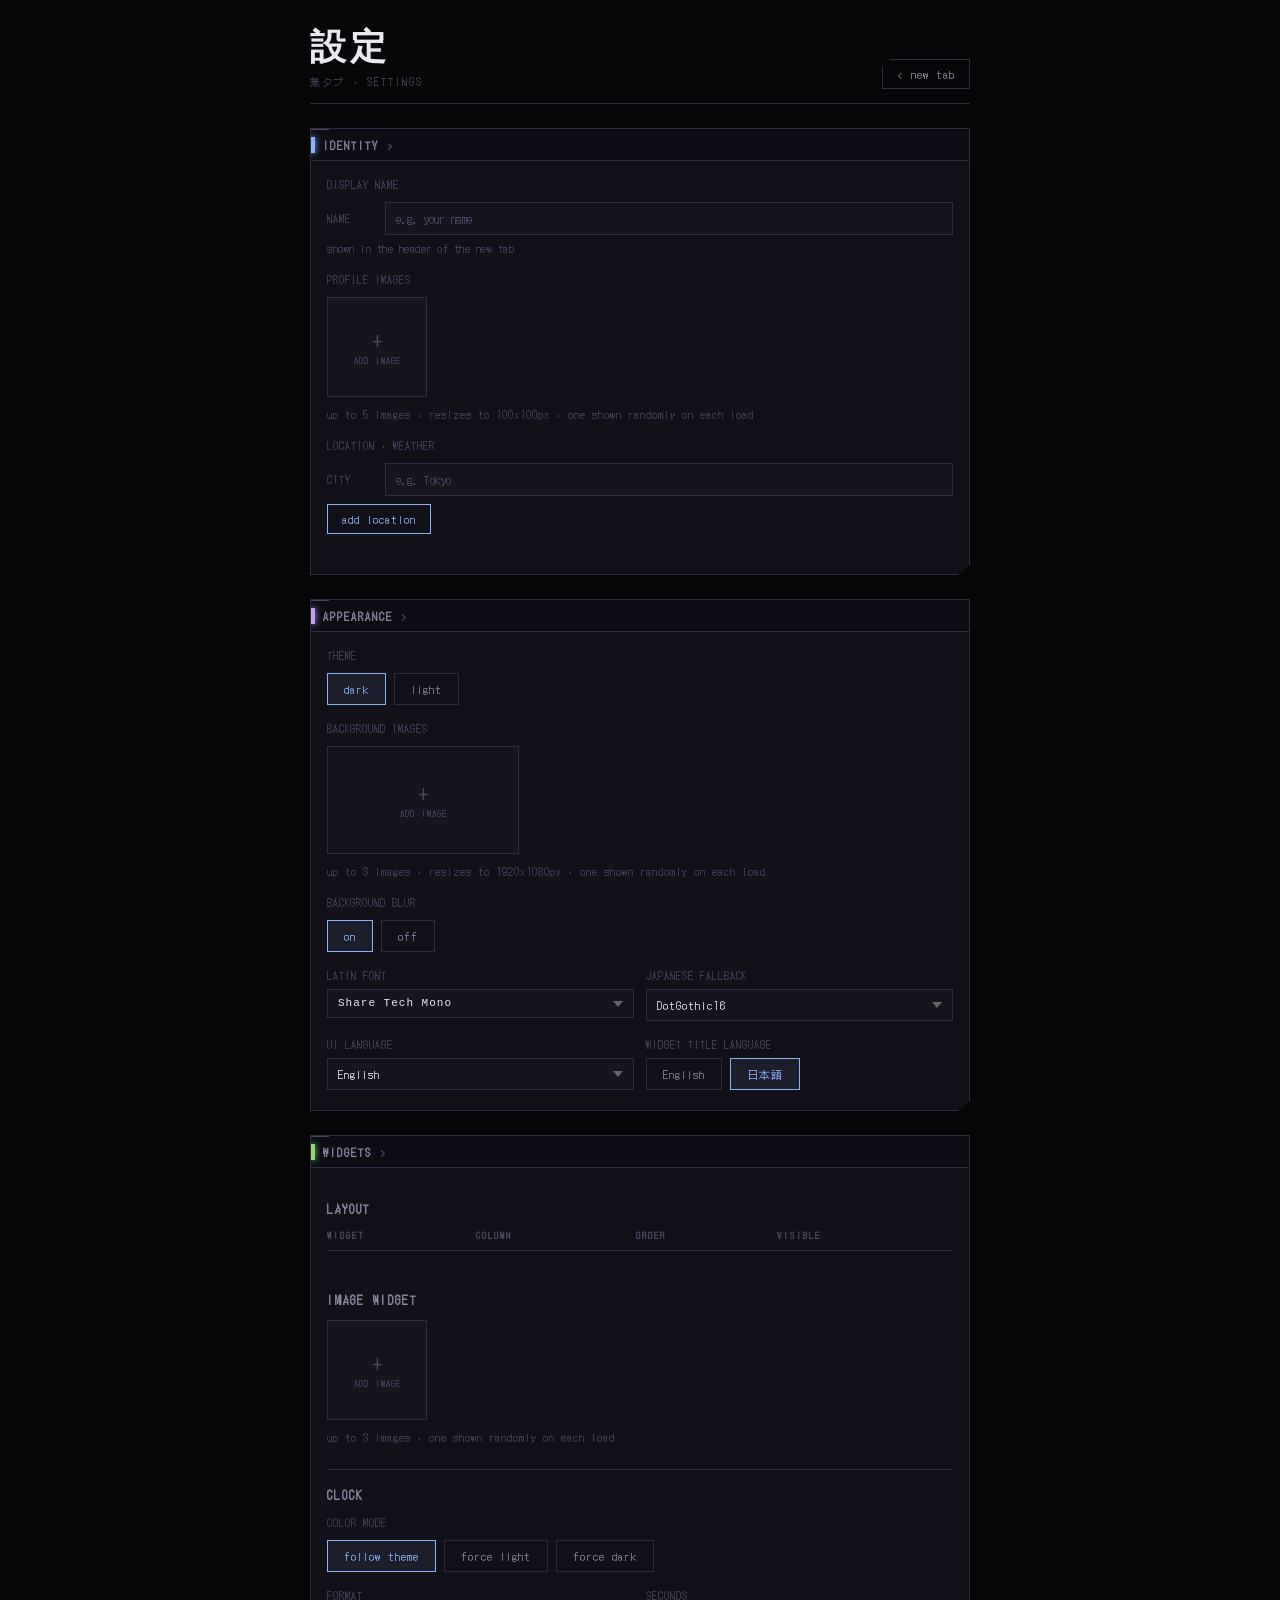
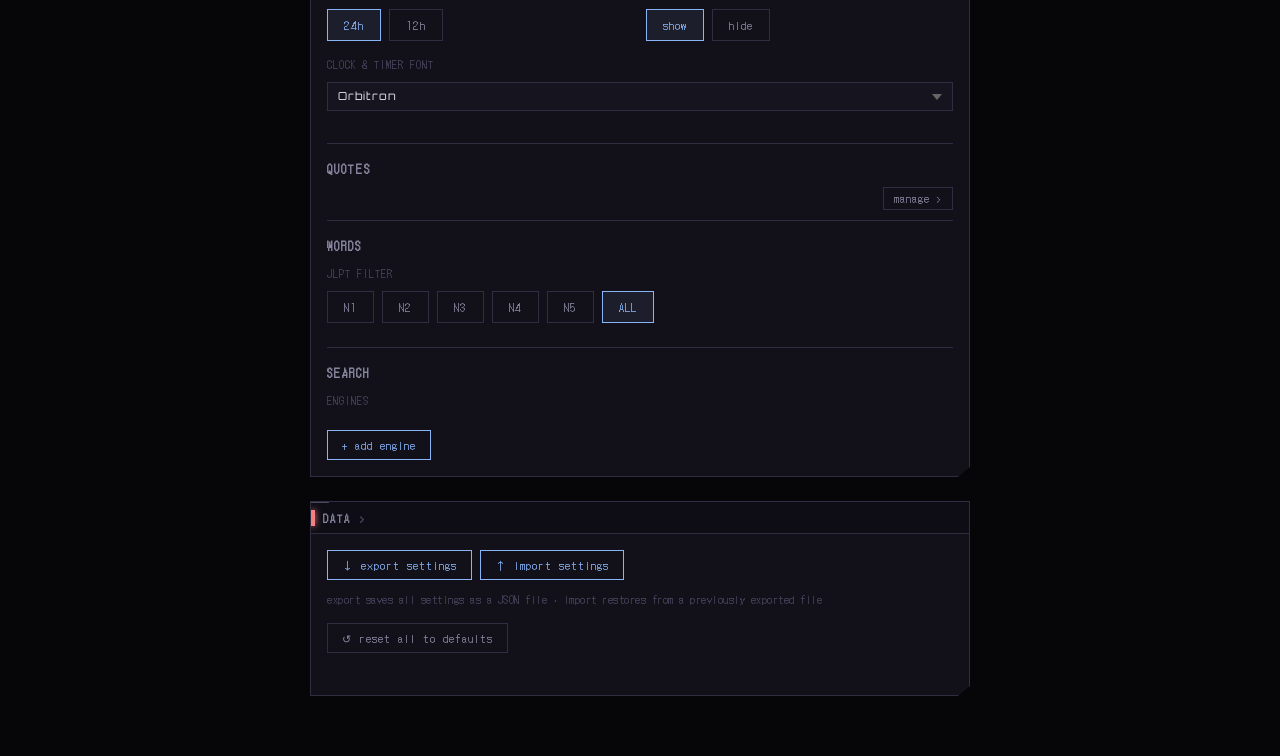
==== static/settings.html @ 1499218d "Initial commit" ====
<!doctype html>
<html lang="en">
<head>
    <meta charset="UTF-8" />
    <title>無 · settings</title>
    <link rel="stylesheet" href="theme.css">
    <link rel="stylesheet" href="fonts.css">
    <link rel="stylesheet" href="phosphor-light.css">
    <link rel="stylesheet" href="settings.css">
</head>
<body>

<div class="page">

    <!-- HEADER -->
    <header class="header">
        <div>
            <div class="header-title">設定</div>
            <div class="header-sub">無タブ · settings</div>
        </div>
        <button class="back-btn" id="back-btn">‹ new tab</button>
    </header>

    <!-- IDENTITY -->
    <div class="section">
        <div class="section-title">
            <div class="st-bar blue"></div>
            <span class="st-label">identity</span>
        </div>
        <div class="section-body">
            <div class="option-label">display name</div>
            <div class="form-row" style="margin-bottom:16px;">
                <label>name</label>
                <input type="text" id="username-input" placeholder="e.g. your name" maxlength="32" />
            </div>
            <div class="form-hint" style="margin-top:-10px;margin-bottom:16px;">shown in the header of the new tab</div>

            <div class="option-label">profile images</div>
            <div class="profile-grid" id="profile-grid" style="margin-bottom:8px;"></div>
            <div id="profile-upload-error" style="display:none;color:var(--accent2);font-size:10px;letter-spacing:1px;margin-bottom:6px;"></div>
            <div class="profile-hint" style="margin-bottom:16px;">up to 5 images · resizes to 100×100px · one shown randomly on each load</div>

            <div class="option-label">location · weather</div>
            <div class="form-row" style="margin-bottom:8px;">
                <label>city</label>
                <input type="text" id="location-city" placeholder="e.g. Tokyo" />
            </div>
            <button class="btn primary" id="location-lookup-btn">add location</button>
            <div class="form-hint" id="location-status" style="margin-top:10px;min-height:14px;"></div>
            <div id="location-result" style="display:none;margin-top:12px;">
                <div class="form-row" style="margin-bottom:8px;">
                    <label>lat</label>
                    <input type="text" id="location-lat" placeholder="latitude" />
                </div>
                <div class="form-row">
                    <label>lon</label>
                    <input type="text" id="location-lon" placeholder="longitude" />
                </div>
                <div class="form-hint" style="margin-top:8px;">you can also enter coordinates manually</div>
            </div>
        </div>
    </div>

    <!-- APPEARANCE -->
    <div class="section">
        <div class="section-title">
            <div class="st-bar pink"></div>
            <span class="st-label">appearance</span>
        </div>
        <div class="section-body">
            <div class="option-label">theme</div>
            <div class="option-group" id="theme-group" style="margin-bottom:16px;"></div>

            <div class="option-label">background images</div>
            <div class="bg-grid" id="bg-grid"></div>
            <div id="bg-upload-error" style="display:none;color:var(--accent2);font-size:10px;letter-spacing:1px;margin-bottom:6px;"></div>
            <div class="profile-hint" style="margin-bottom:16px;">up to 3 images · resizes to 1920×1080px · one shown randomly on each load</div>

            <div class="option-label">background blur</div>
            <div class="option-group" id="bg-blur-group" style="margin-bottom:16px;">
                <button class="option-btn" data-value="true">on</button>
                <button class="option-btn" data-value="false">off</button>
            </div>

            <div class="font-dropdowns">
                <div class="font-dropdown-col">
                    <div class="option-label">latin font</div>
                    <select class="font-select" id="font-latin-select"></select>
                </div>
                <div class="font-dropdown-col">
                    <div class="option-label">japanese fallback</div>
                    <select class="font-select" id="font-jp-select"></select>
                </div>
            </div>

            <div class="font-dropdowns" style="margin-top:16px;">
                <div class="font-dropdown-col">
                    <div class="option-label">ui language</div>
                    <select id="ui-lang-select" class="font-select">
                        <option value="en" selected>English</option>
                        <!-- future languages added here -->
                    </select>
                </div>
                <div class="font-dropdown-col">
                    <div class="option-label">widget title language</div>
                    <div class="option-group" id="title-lang-group"></div>
                </div>
            </div>
        </div>
    </div>

    <!-- WIDGETS -->
    <div class="section">
        <div class="section-title">
            <div class="st-bar green"></div>
            <span class="st-label">widgets</span>
        </div>
        <div class="section-body">
            <div class="subsection-label" style="margin-top:0;border-top:none;">layout</div>
            <table class="layout-table" id="layout-table" style="margin-bottom:24px;">
                <thead>
                    <tr>
                        <th>widget</th>
                        <th>column</th>
                        <th>order</th>
                        <th>visible</th>
                    </tr>
                </thead>
                <tbody id="layout-tbody"></tbody>
            </table>

            <!-- ─── IMAGE WIDGET ────────────────────────────────── -->
            <div class="subsection-label" style="margin-top:0;border-top:none;">image widget</div>
            <div class="profile-grid" id="widget-img-grid" style="margin-bottom:8px;"></div>
            <div id="widget-img-upload-error" style="display:none;color:var(--accent2);font-size:10px;letter-spacing:1px;margin-bottom:6px;"></div>
            <div class="profile-hint" style="margin-bottom:24px;">up to 3 images · one shown randomly on each load</div>

            <div class="subsection-label">clock</div>
            <div class="option-label">color mode</div>
            <div class="option-group" id="clock-theme-group" style="margin-bottom:16px;">
                <button class="option-btn" data-value="theme">follow theme</button>
                <button class="option-btn" data-value="light">force light</button>
                <button class="option-btn" data-value="dark">force dark</button>
            </div>
            <div class="font-dropdowns" style="margin-bottom:16px;">
                <div class="font-dropdown-col">
                    <div class="option-label">format</div>
                    <div class="option-group" id="clock-format-group">
                        <button class="option-btn" data-value="24h">24h</button>
                        <button class="option-btn" data-value="12h">12h</button>
                    </div>
                </div>
                <div class="font-dropdown-col">
                    <div class="option-label">seconds</div>
                    <div class="option-group" id="clock-seconds-group">
                        <button class="option-btn" data-value="true">show</button>
                        <button class="option-btn" data-value="false">hide</button>
                    </div>
                </div>
            </div>
            <div class="option-label">clock &amp; timer font</div>
            <select class="font-select" id="font-clock-select" style="margin-bottom:24px;"></select>

            <div class="subsection-label" style="margin-bottom:10px;">quotes</div>
            <div style="display:flex;align-items:center;gap:10px;margin-bottom:10px;">
                <span id="quote-count" style="font-size:10px;color:var(--dimmer);letter-spacing:1px;"></span>
                <button class="btn" id="quote-manage-btn" style="margin-left:auto;font-size:10px;padding:3px 10px;">manage ›</button>
            </div>
            <div id="quote-panel" style="display:none;margin-bottom:24px;">
                <div class="engine-list" id="quote-list"></div>
                <button class="btn primary" id="add-quote-btn">+ add quote</button>
                <div class="add-engine-form" id="add-quote-form">
                    <div class="form-row">
                        <label>text</label>
                        <input type="text" id="new-quote-text" placeholder="quote text" />
                    </div>
                    <div class="form-row">
                        <label>author</label>
                        <input type="text" id="new-quote-author" placeholder="author" />
                    </div>
                    <div class="form-btns">
                        <button class="btn" id="cancel-quote-btn">cancel</button>
                        <button class="btn primary" id="save-quote-btn">add</button>
                    </div>
                </div>
            </div>

            <div class="subsection-label">words</div>
            <div class="option-label">jlpt filter</div>
            <div class="option-group" id="jlpt-group" style="margin-bottom:24px;">
                <button class="option-btn" data-value="n1">N1</button>
                <button class="option-btn" data-value="n2">N2</button>
                <button class="option-btn" data-value="n3">N3</button>
                <button class="option-btn" data-value="n4">N4</button>
                <button class="option-btn" data-value="n5">N5</button>
                <button class="option-btn" data-value="all">ALL</button>
            </div>

            <div class="subsection-label">search</div>
            <div class="option-label" style="margin-bottom:10px;">engines</div>
            <div class="engine-list" id="engine-list"></div>
            <button class="btn primary" id="add-engine-btn">+ add engine</button>
            <div class="add-engine-form" id="add-engine-form">
                <div class="form-row">
                    <label>name</label>
                    <input type="text" id="new-engine-name" placeholder="e.g. google" />
                </div>
                <div class="form-row">
                    <label>url</label>
                    <input type="url" id="new-engine-url" placeholder="https://google.com/search?q=" />
                </div>
                <div class="form-hint">append {query} or leave the url ending with = and the query will be appended automatically</div>
                <div class="form-btns">
                    <button class="btn" id="cancel-engine-btn">cancel</button>
                    <button class="btn primary" id="save-engine-btn">add</button>
                </div>
            </div>
        </div>
    </div>

    <!-- DATA -->
    <div class="section">
        <div class="section-title">
            <div class="st-bar red"></div>
            <span class="st-label">data</span>
        </div>
        <div class="section-body" style="display:flex;flex-direction:column;gap:10px;">
            <div style="display:flex;gap:8px;flex-wrap:wrap;">
                <button class="btn primary" id="export-btn">↓ export settings</button>
                <button class="btn primary" id="import-btn">↑ import settings</button>
                <input type="file" id="import-file" accept=".json" style="display:none;" />
            </div>
            <div class="form-hint">export saves all settings as a JSON file · import restores from a previously exported file</div>
            <div style="margin-top:6px;">
                <button class="btn danger" id="reset-btn">↺ reset all to defaults</button>
            </div>
            <div class="form-hint" id="data-status" style="min-height:14px;"></div>
        </div>
    </div>

</div>


<script src="/static/i18n.js"></script>
<script src="/static/data/defaults.js"></script>
<script src="/static/data/quotes.js"></script>
<script src="/static/settings.js"></script>
</body>
</html>
---- static/theme.css ----
/* ══════════════════════════════════════════════════════════════
   theme.css — theme variable definitions for 無タブ
   ──────────────────────────────────────────────────────────────
   Each theme is a body class: body.theme-dark, body.theme-light
   The default (no class) falls back to dark.

   To add a new theme:
     1. Add a body.theme-NAME { ... } block below
     2. Add it to the THEMES registry in options.js
   ══════════════════════════════════════════════════════════════ */

/* ── DARK (default) ───────────────────────────────────────────── */
:root,
body.theme-dark {
    --bg:        #060608;
    --font-pixel: 'DotGothic16', monospace;
    --font-doto:  'Medodica', monospace;
    --panel:     #12111a;
    --panel2:    #16151f;
    --border:    #302d42;
    --border-lt: #4a4660;
    --white:     #e8e8f0;
    --dim:       #8a88a0;
    --dimmer:    #4a4660;
    --accent:    #8ab4f8;
    --accent2:   #c4a0f8;
    --accent3:   #90d870;
    --red:       #f28080;
    --titlebar:  #0e0d16;
}

/* ── LIGHT ────────────────────────────────────────────────────── */
body.theme-light {
    --bg:        #e8e8e8;
    --panel:     #f2f2f2;
    --panel2:    #eaeaea;
    --border:    #c8c8cc;
    --border-lt: #b0b0b8;
    --white:     #1a1a24;
    --dim:       #5a5a6a;
    --dimmer:    #a0a0b0;
    --accent:    #3a6fd8;
    --accent2:   #7040c8;
    --accent3:   #3a9a3a;
    --red:       #c83030;
    --titlebar:  #dcdce0;
}
---- static/fonts.css ----
/* ══════════════════════════════════════════════════════════════
   fonts.css — @font-face declarations
   ══════════════════════════════════════════════════════════════ */
@font-face {
    font-family: "DotGothic16";
    src: url("assets/fonts/DotGothic16-Regular.ttf") format("truetype");
}
@font-face {
    font-family: "Medodica";
    src: url("assets/fonts/MedodicaRegular.otf") format("opentype");
}
@font-face {
    font-family: "Orbitron";
    src: url("assets/fonts/Orbitron-VariableFont_wght.ttf") format("truetype");
}
@font-face {
    font-family: "Oxanium";
    src: url("assets/fonts/Oxanium-VariableFont_wght.ttf") format("truetype");
}
@font-face {
    font-family: "Share Tech Mono";
    src: url("assets/fonts/ShareTechMono-Regular.ttf") format("truetype");
}
@font-face {
    font-family: "VT323";
    src: url("assets/fonts/VT323-Regular.ttf") format("truetype");
}
@font-face {
    font-family: "Courier Prime";
    src: url("assets/fonts/CourierPrime-Regular.ttf") format("truetype");
    font-weight: 400;
}
@font-face {
    font-family: "Courier Prime";
    src: url("assets/fonts/CourierPrime-Bold.ttf") format("truetype");
    font-weight: 700;
}
@font-face {
    font-family: "BIZ UDGothic";
    src: url("assets/fonts/BIZUDGothic-Regular.ttf") format("truetype");
    font-weight: 400;
}
@font-face {
    font-family: "BIZ UDGothic";
    src: url("assets/fonts/BIZUDGothic-Bold.ttf") format("truetype");
    font-weight: 700;
}
@font-face {
    font-family: "Noto Sans JP";
    src: url("assets/fonts/NotoSansJP-VariableFont_wght.ttf") format("truetype");
}
@font-face {
    font-family: "Inter";
    src: url("/static/assets/fonts/Inter-VariableFont_opsz,wght.ttf")
        format("truetype-variations");
    font-weight: 100 900;
}
---- static/phosphor-light.css ----
@font-face {
  font-family: "Phosphor-Light";
  src:
    url("/static/assets/fonts/Phosphor-Light.woff2") format("woff2"),
    url("/static/assets/fonts/Phosphor-Light.woff") format("woff"),
    url("/static/assets/fonts/Phosphor-Light.ttf") format("truetype"),
    url("/static/assets/fonts/Phosphor-Light.svg#Phosphor-Light") format("svg");
  font-weight: normal;
  font-style: normal;
  font-display: block;
}

.ph-light {
  /* use !important to prevent issues with browser extensions that change fonts */
  font-family: "Phosphor-Light" !important;
  speak: never;
  font-style: normal;
  font-weight: normal;
  font-variant: normal;
  text-transform: none;
  line-height: 1;

  /* Enable Ligatures ================ */
  letter-spacing: 0;
  -webkit-font-feature-settings: "liga";
  -moz-font-feature-settings: "liga=1";
  -moz-font-feature-settings: "liga";
  -ms-font-feature-settings: "liga" 1;
  font-feature-settings: "liga";
  -webkit-font-variant-ligatures: discretionary-ligatures;
  font-variant-ligatures: discretionary-ligatures;

  /* Better Font Rendering =========== */
  -webkit-font-smoothing: antialiased;
  -moz-osx-font-smoothing: grayscale;
}

.ph-light.ph-acorn:before {
  content: "\eb9a";
}
.ph-light.ph-address-book:before {
  content: "\e6f8";
}
.ph-light.ph-address-book-tabs:before {
  content: "\ee4e";
}
.ph-light.ph-air-traffic-control:before {
  content: "\ecd8";
}
.ph-light.ph-airplane:before {
  content: "\e002";
}
.ph-light.ph-airplane-in-flight:before {
  content: "\e4fe";
}
.ph-light.ph-airplane-landing:before {
  content: "\e502";
}
.ph-light.ph-airplane-takeoff:before {
  content: "\e504";
}
.ph-light.ph-airplane-taxiing:before {
  content: "\e500";
}
.ph-light.ph-airplane-tilt:before {
  content: "\e5d6";
}
.ph-light.ph-airplay:before {
  content: "\e004";
}
.ph-light.ph-alarm:before {
  content: "\e006";
}
.ph-light.ph-alien:before {
  content: "\e8a6";
}
.ph-light.ph-align-bottom:before {
  content: "\e506";
}
.ph-light.ph-align-bottom-simple:before {
  content: "\eb0c";
}
.ph-light.ph-align-center-horizontal:before {
  content: "\e50a";
}
.ph-light.ph-align-center-horizontal-simple:before {
  content: "\eb0e";
}
.ph-light.ph-align-center-vertical:before {
  content: "\e50c";
}
.ph-light.ph-align-center-vertical-simple:before {
  content: "\eb10";
}
.ph-light.ph-align-left:before {
  content: "\e50e";
}
.ph-light.ph-align-left-simple:before {
  content: "\eaee";
}
.ph-light.ph-align-right:before {
  content: "\e510";
}
.ph-light.ph-align-right-simple:before {
  content: "\eb12";
}
.ph-light.ph-align-top:before {
  content: "\e512";
}
.ph-light.ph-align-top-simple:before {
  content: "\eb14";
}
.ph-light.ph-amazon-logo:before {
  content: "\e96c";
}
.ph-light.ph-ambulance:before {
  content: "\e572";
}
.ph-light.ph-anchor:before {
  content: "\e514";
}
.ph-light.ph-anchor-simple:before {
  content: "\e5d8";
}
.ph-light.ph-android-logo:before {
  content: "\e008";
}
.ph-light.ph-angle:before {
  content: "\e7bc";
}
.ph-light.ph-angular-logo:before {
  content: "\eb80";
}
.ph-light.ph-aperture:before {
  content: "\e00a";
}
.ph-light.ph-app-store-logo:before {
  content: "\e974";
}
.ph-light.ph-app-window:before {
  content: "\e5da";
}
.ph-light.ph-apple-logo:before {
  content: "\e516";
}
.ph-light.ph-apple-podcasts-logo:before {
  content: "\eb96";
}
.ph-light.ph-approximate-equals:before {
  content: "\edaa";
}
.ph-light.ph-archive:before {
  content: "\e00c";
}
.ph-light.ph-armchair:before {
  content: "\e012";
}
.ph-light.ph-arrow-arc-left:before {
  content: "\e014";
}
.ph-light.ph-arrow-arc-right:before {
  content: "\e016";
}
.ph-light.ph-arrow-bend-double-up-left:before {
  content: "\e03a";
}
.ph-light.ph-arrow-bend-double-up-right:before {
  content: "\e03c";
}
.ph-light.ph-arrow-bend-down-left:before {
  content: "\e018";
}
.ph-light.ph-arrow-bend-down-right:before {
  content: "\e01a";
}
.ph-light.ph-arrow-bend-left-down:before {
  content: "\e01c";
}
.ph-light.ph-arrow-bend-left-up:before {
  content: "\e01e";
}
.ph-light.ph-arrow-bend-right-down:before {
  content: "\e020";
}
.ph-light.ph-arrow-bend-right-up:before {
  content: "\e022";
}
.ph-light.ph-arrow-bend-up-left:before {
  content: "\e024";
}
.ph-light.ph-arrow-bend-up-right:before {
  content: "\e026";
}
.ph-light.ph-arrow-circle-down:before {
  content: "\e028";
}
.ph-light.ph-arrow-circle-down-left:before {
  content: "\e02a";
}
.ph-light.ph-arrow-circle-down-right:before {
  content: "\e02c";
}
.ph-light.ph-arrow-circle-left:before {
  content: "\e05a";
}
.ph-light.ph-arrow-circle-right:before {
  content: "\e02e";
}
.ph-light.ph-arrow-circle-up:before {
  content: "\e030";
}
.ph-light.ph-arrow-circle-up-left:before {
  content: "\e032";
}
.ph-light.ph-arrow-circle-up-right:before {
  content: "\e034";
}
.ph-light.ph-arrow-clockwise:before {
  content: "\e036";
}
.ph-light.ph-arrow-counter-clockwise:before {
  content: "\e038";
}
.ph-light.ph-arrow-down:before {
  content: "\e03e";
}
.ph-light.ph-arrow-down-left:before {
  content: "\e040";
}
.ph-light.ph-arrow-down-right:before {
  content: "\e042";
}
.ph-light.ph-arrow-elbow-down-left:before {
  content: "\e044";
}
.ph-light.ph-arrow-elbow-down-right:before {
  content: "\e046";
}
.ph-light.ph-arrow-elbow-left:before {
  content: "\e048";
}
.ph-light.ph-arrow-elbow-left-down:before {
  content: "\e04a";
}
.ph-light.ph-arrow-elbow-left-up:before {
  content: "\e04c";
}
.ph-light.ph-arrow-elbow-right:before {
  content: "\e04e";
}
.ph-light.ph-arrow-elbow-right-down:before {
  content: "\e050";
}
.ph-light.ph-arrow-elbow-right-up:before {
  content: "\e052";
}
.ph-light.ph-arrow-elbow-up-left:before {
  content: "\e054";
}
.ph-light.ph-arrow-elbow-up-right:before {
  content: "\e056";
}
.ph-light.ph-arrow-fat-down:before {
  content: "\e518";
}
.ph-light.ph-arrow-fat-left:before {
  content: "\e51a";
}
.ph-light.ph-arrow-fat-line-down:before {
  content: "\e51c";
}
.ph-light.ph-arrow-fat-line-left:before {
  content: "\e51e";
}
.ph-light.ph-arrow-fat-line-right:before {
  content: "\e520";
}
.ph-light.ph-arrow-fat-line-up:before {
  content: "\e522";
}
.ph-light.ph-arrow-fat-lines-down:before {
  content: "\e524";
}
.ph-light.ph-arrow-fat-lines-left:before {
  content: "\e526";
}
.ph-light.ph-arrow-fat-lines-right:before {
  content: "\e528";
}
.ph-light.ph-arrow-fat-lines-up:before {
  content: "\e52a";
}
.ph-light.ph-arrow-fat-right:before {
  content: "\e52c";
}
.ph-light.ph-arrow-fat-up:before {
  content: "\e52e";
}
.ph-light.ph-arrow-left:before {
  content: "\e058";
}
.ph-light.ph-arrow-line-down:before {
  content: "\e05c";
}
.ph-light.ph-arrow-line-down-left:before {
  content: "\e05e";
}
.ph-light.ph-arrow-line-down-right:before {
  content: "\e060";
}
.ph-light.ph-arrow-line-left:before {
  content: "\e062";
}
.ph-light.ph-arrow-line-right:before {
  content: "\e064";
}
.ph-light.ph-arrow-line-up:before {
  content: "\e066";
}
.ph-light.ph-arrow-line-up-left:before {
  content: "\e068";
}
.ph-light.ph-arrow-line-up-right:before {
  content: "\e06a";
}
.ph-light.ph-arrow-right:before {
  content: "\e06c";
}
.ph-light.ph-arrow-square-down:before {
  content: "\e06e";
}
.ph-light.ph-arrow-square-down-left:before {
  content: "\e070";
}
.ph-light.ph-arrow-square-down-right:before {
  content: "\e072";
}
.ph-light.ph-arrow-square-in:before {
  content: "\e5dc";
}
.ph-light.ph-arrow-square-left:before {
  content: "\e074";
}
.ph-light.ph-arrow-square-out:before {
  content: "\e5de";
}
.ph-light.ph-arrow-square-right:before {
  content: "\e076";
}
.ph-light.ph-arrow-square-up:before {
  content: "\e078";
}
.ph-light.ph-arrow-square-up-left:before {
  content: "\e07a";
}
.ph-light.ph-arrow-square-up-right:before {
  content: "\e07c";
}
.ph-light.ph-arrow-u-down-left:before {
  content: "\e07e";
}
.ph-light.ph-arrow-u-down-right:before {
  content: "\e080";
}
.ph-light.ph-arrow-u-left-down:before {
  content: "\e082";
}
.ph-light.ph-arrow-u-left-up:before {
  content: "\e084";
}
.ph-light.ph-arrow-u-right-down:before {
  content: "\e086";
}
.ph-light.ph-arrow-u-right-up:before {
  content: "\e088";
}
.ph-light.ph-arrow-u-up-left:before {
  content: "\e08a";
}
.ph-light.ph-arrow-u-up-right:before {
  content: "\e08c";
}
.ph-light.ph-arrow-up:before {
  content: "\e08e";
}
.ph-light.ph-arrow-up-left:before {
  content: "\e090";
}
.ph-light.ph-arrow-up-right:before {
  content: "\e092";
}
.ph-light.ph-arrows-clockwise:before {
  content: "\e094";
}
.ph-light.ph-arrows-counter-clockwise:before {
  content: "\e096";
}
.ph-light.ph-arrows-down-up:before {
  content: "\e098";
}
.ph-light.ph-arrows-horizontal:before {
  content: "\eb06";
}
.ph-light.ph-arrows-in:before {
  content: "\e09a";
}
.ph-light.ph-arrows-in-cardinal:before {
  content: "\e09c";
}
.ph-light.ph-arrows-in-line-horizontal:before {
  content: "\e530";
}
.ph-light.ph-arrows-in-line-vertical:before {
  content: "\e532";
}
.ph-light.ph-arrows-in-simple:before {
  content: "\e09e";
}
.ph-light.ph-arrows-left-right:before {
  content: "\e0a0";
}
.ph-light.ph-arrows-merge:before {
  content: "\ed3e";
}
.ph-light.ph-arrows-out:before {
  content: "\e0a2";
}
.ph-light.ph-arrows-out-cardinal:before {
  content: "\e0a4";
}
.ph-light.ph-arrows-out-line-horizontal:before {
  content: "\e534";
}
.ph-light.ph-arrows-out-line-vertical:before {
  content: "\e536";
}
.ph-light.ph-arrows-out-simple:before {
  content: "\e0a6";
}
.ph-light.ph-arrows-split:before {
  content: "\ed3c";
}
.ph-light.ph-arrows-vertical:before {
  content: "\eb04";
}
.ph-light.ph-article:before {
  content: "\e0a8";
}
.ph-light.ph-article-medium:before {
  content: "\e5e0";
}
.ph-light.ph-article-ny-times:before {
  content: "\e5e2";
}
.ph-light.ph-asclepius:before {
  content: "\ee34";
}
.ph-light.ph-caduceus:before {
  content: "\ee34";
}
.ph-light.ph-asterisk:before {
  content: "\e0aa";
}
.ph-light.ph-asterisk-simple:before {
  content: "\e832";
}
.ph-light.ph-at:before {
  content: "\e0ac";
}
.ph-light.ph-atom:before {
  content: "\e5e4";
}
.ph-light.ph-avocado:before {
  content: "\ee04";
}
.ph-light.ph-axe:before {
  content: "\e9fc";
}
.ph-light.ph-baby:before {
  content: "\e774";
}
.ph-light.ph-baby-carriage:before {
  content: "\e818";
}
.ph-light.ph-backpack:before {
  content: "\e922";
}
.ph-light.ph-backspace:before {
  content: "\e0ae";
}
.ph-light.ph-bag:before {
  content: "\e0b0";
}
.ph-light.ph-bag-simple:before {
  content: "\e5e6";
}
.ph-light.ph-balloon:before {
  content: "\e76c";
}
.ph-light.ph-bandaids:before {
  content: "\e0b2";
}
.ph-light.ph-bank:before {
  content: "\e0b4";
}
.ph-light.ph-barbell:before {
  content: "\e0b6";
}
.ph-light.ph-barcode:before {
  content: "\e0b8";
}
.ph-light.ph-barn:before {
  content: "\ec72";
}
.ph-light.ph-barricade:before {
  content: "\e948";
}
.ph-light.ph-baseball:before {
  content: "\e71a";
}
.ph-light.ph-baseball-cap:before {
  content: "\ea28";
}
.ph-light.ph-baseball-helmet:before {
  content: "\ee4a";
}
.ph-light.ph-basket:before {
  content: "\e964";
}
.ph-light.ph-basketball:before {
  content: "\e724";
}
.ph-light.ph-bathtub:before {
  content: "\e81e";
}
.ph-light.ph-battery-charging:before {
  content: "\e0ba";
}
.ph-light.ph-battery-charging-vertical:before {
  content: "\e0bc";
}
.ph-light.ph-battery-empty:before {
  content: "\e0be";
}
.ph-light.ph-battery-full:before {
  content: "\e0c0";
}
.ph-light.ph-battery-high:before {
  content: "\e0c2";
}
.ph-light.ph-battery-low:before {
  content: "\e0c4";
}
.ph-light.ph-battery-medium:before {
  content: "\e0c6";
}
.ph-light.ph-battery-plus:before {
  content: "\e808";
}
.ph-light.ph-battery-plus-vertical:before {
  content: "\ec50";
}
.ph-light.ph-battery-vertical-empty:before {
  content: "\e7c6";
}
.ph-light.ph-battery-vertical-full:before {
  content: "\e7c4";
}
.ph-light.ph-battery-vertical-high:before {
  content: "\e7c2";
}
.ph-light.ph-battery-vertical-low:before {
  content: "\e7be";
}
.ph-light.ph-battery-vertical-medium:before {
  content: "\e7c0";
}
.ph-light.ph-battery-warning:before {
  content: "\e0c8";
}
.ph-light.ph-battery-warning-vertical:before {
  content: "\e0ca";
}
.ph-light.ph-beach-ball:before {
  content: "\ed24";
}
.ph-light.ph-beanie:before {
  content: "\ea2a";
}
.ph-light.ph-bed:before {
  content: "\e0cc";
}
.ph-light.ph-beer-bottle:before {
  content: "\e7b0";
}
.ph-light.ph-beer-stein:before {
  content: "\eb62";
}
.ph-light.ph-behance-logo:before {
  content: "\e7f4";
}
.ph-light.ph-bell:before {
  content: "\e0ce";
}
.ph-light.ph-bell-ringing:before {
  content: "\e5e8";
}
.ph-light.ph-bell-simple:before {
  content: "\e0d0";
}
.ph-light.ph-bell-simple-ringing:before {
  content: "\e5ea";
}
.ph-light.ph-bell-simple-slash:before {
  content: "\e0d2";
}
.ph-light.ph-bell-simple-z:before {
  content: "\e5ec";
}
.ph-light.ph-bell-slash:before {
  content: "\e0d4";
}
.ph-light.ph-bell-z:before {
  content: "\e5ee";
}
.ph-light.ph-belt:before {
  content: "\ea2c";
}
.ph-light.ph-bezier-curve:before {
  content: "\eb00";
}
.ph-light.ph-bicycle:before {
  content: "\e0d6";
}
.ph-light.ph-binary:before {
  content: "\ee60";
}
.ph-light.ph-binoculars:before {
  content: "\ea64";
}
.ph-light.ph-biohazard:before {
  content: "\e9e0";
}
.ph-light.ph-bird:before {
  content: "\e72c";
}
.ph-light.ph-blueprint:before {
  content: "\eda0";
}
.ph-light.ph-bluetooth:before {
  content: "\e0da";
}
.ph-light.ph-bluetooth-connected:before {
  content: "\e0dc";
}
.ph-light.ph-bluetooth-slash:before {
  content: "\e0de";
}
.ph-light.ph-bluetooth-x:before {
  content: "\e0e0";
}
.ph-light.ph-boat:before {
  content: "\e786";
}
.ph-light.ph-bomb:before {
  content: "\ee0a";
}
.ph-light.ph-bone:before {
  content: "\e7f2";
}
.ph-light.ph-book:before {
  content: "\e0e2";
}
.ph-light.ph-book-bookmark:before {
  content: "\e0e4";
}
.ph-light.ph-book-open:before {
  content: "\e0e6";
}
.ph-light.ph-book-open-text:before {
  content: "\e8f2";
}
.ph-light.ph-book-open-user:before {
  content: "\ede0";
}
.ph-light.ph-bookmark:before {
  content: "\e0e8";
}
.ph-light.ph-bookmark-simple:before {
  content: "\e0ea";
}
.ph-light.ph-bookmarks:before {
  content: "\e0ec";
}
.ph-light.ph-bookmarks-simple:before {
  content: "\e5f0";
}
.ph-light.ph-books:before {
  content: "\e758";
}
.ph-light.ph-boot:before {
  content: "\ecca";
}
.ph-light.ph-boules:before {
  content: "\e722";
}
.ph-light.ph-bounding-box:before {
  content: "\e6ce";
}
.ph-light.ph-bowl-food:before {
  content: "\eaa4";
}
.ph-light.ph-bowl-steam:before {
  content: "\e8e4";
}
.ph-light.ph-bowling-ball:before {
  content: "\ea34";
}
.ph-light.ph-box-arrow-down:before {
  content: "\e00e";
}
.ph-light.ph-archive-box:before {
  content: "\e00e";
}
.ph-light.ph-box-arrow-up:before {
  content: "\ee54";
}
.ph-light.ph-boxing-glove:before {
  content: "\ea36";
}
.ph-light.ph-brackets-angle:before {
  content: "\e862";
}
.ph-light.ph-brackets-curly:before {
  content: "\e860";
}
.ph-light.ph-brackets-round:before {
  content: "\e864";
}
.ph-light.ph-brackets-square:before {
  content: "\e85e";
}
.ph-light.ph-brain:before {
  content: "\e74e";
}
.ph-light.ph-brandy:before {
  content: "\e6b4";
}
.ph-light.ph-bread:before {
  content: "\e81c";
}
.ph-light.ph-bridge:before {
  content: "\ea68";
}
.ph-light.ph-briefcase:before {
  content: "\e0ee";
}
.ph-light.ph-briefcase-metal:before {
  content: "\e5f2";
}
.ph-light.ph-broadcast:before {
  content: "\e0f2";
}
.ph-light.ph-broom:before {
  content: "\ec54";
}
.ph-light.ph-browser:before {
  content: "\e0f4";
}
.ph-light.ph-browsers:before {
  content: "\e0f6";
}
.ph-light.ph-bug:before {
  content: "\e5f4";
}
.ph-light.ph-bug-beetle:before {
  content: "\e5f6";
}
.ph-light.ph-bug-droid:before {
  content: "\e5f8";
}
.ph-light.ph-building:before {
  content: "\e100";
}
.ph-light.ph-building-apartment:before {
  content: "\e0fe";
}
.ph-light.ph-building-office:before {
  content: "\e0ff";
}
.ph-light.ph-buildings:before {
  content: "\e102";
}
.ph-light.ph-bulldozer:before {
  content: "\ec6c";
}
.ph-light.ph-bus:before {
  content: "\e106";
}
.ph-light.ph-butterfly:before {
  content: "\ea6e";
}
.ph-light.ph-cable-car:before {
  content: "\e49c";
}
.ph-light.ph-cactus:before {
  content: "\e918";
}
.ph-light.ph-cake:before {
  content: "\e780";
}
.ph-light.ph-calculator:before {
  content: "\e538";
}
.ph-light.ph-calendar:before {
  content: "\e108";
}
.ph-light.ph-calendar-blank:before {
  content: "\e10a";
}
.ph-light.ph-calendar-check:before {
  content: "\e712";
}
.ph-light.ph-calendar-dot:before {
  content: "\e7b2";
}
.ph-light.ph-calendar-dots:before {
  content: "\e7b4";
}
.ph-light.ph-calendar-heart:before {
  content: "\e8b0";
}
.ph-light.ph-calendar-minus:before {
  content: "\ea14";
}
.ph-light.ph-calendar-plus:before {
  content: "\e714";
}
.ph-light.ph-calendar-slash:before {
  content: "\ea12";
}
.ph-light.ph-calendar-star:before {
  content: "\e8b2";
}
.ph-light.ph-calendar-x:before {
  content: "\e10c";
}
.ph-light.ph-call-bell:before {
  content: "\e7de";
}
.ph-light.ph-camera:before {
  content: "\e10e";
}
.ph-light.ph-camera-plus:before {
  content: "\ec58";
}
.ph-light.ph-camera-rotate:before {
  content: "\e7a4";
}
.ph-light.ph-camera-slash:before {
  content: "\e110";
}
.ph-light.ph-campfire:before {
  content: "\e9d8";
}
.ph-light.ph-car:before {
  content: "\e112";
}
.ph-light.ph-car-battery:before {
  content: "\ee30";
}
.ph-light.ph-car-profile:before {
  content: "\e8cc";
}
.ph-light.ph-car-simple:before {
  content: "\e114";
}
.ph-light.ph-cardholder:before {
  content: "\e5fa";
}
.ph-light.ph-cards:before {
  content: "\e0f8";
}
.ph-light.ph-cards-three:before {
  content: "\ee50";
}
.ph-light.ph-caret-circle-double-down:before {
  content: "\e116";
}
.ph-light.ph-caret-circle-double-left:before {
  content: "\e118";
}
.ph-light.ph-caret-circle-double-right:before {
  content: "\e11a";
}
.ph-light.ph-caret-circle-double-up:before {
  content: "\e11c";
}
.ph-light.ph-caret-circle-down:before {
  content: "\e11e";
}
.ph-light.ph-caret-circle-left:before {
  content: "\e120";
}
.ph-light.ph-caret-circle-right:before {
  content: "\e122";
}
.ph-light.ph-caret-circle-up:before {
  content: "\e124";
}
.ph-light.ph-caret-circle-up-down:before {
  content: "\e13e";
}
.ph-light.ph-caret-double-down:before {
  content: "\e126";
}
.ph-light.ph-caret-double-left:before {
  content: "\e128";
}
.ph-light.ph-caret-double-right:before {
  content: "\e12a";
}
.ph-light.ph-caret-double-up:before {
  content: "\e12c";
}
.ph-light.ph-caret-down:before {
  content: "\e136";
}
.ph-light.ph-caret-left:before {
  content: "\e138";
}
.ph-light.ph-caret-line-down:before {
  content: "\e134";
}
.ph-light.ph-caret-line-left:before {
  content: "\e132";
}
.ph-light.ph-caret-line-right:before {
  content: "\e130";
}
.ph-light.ph-caret-line-up:before {
  content: "\e12e";
}
.ph-light.ph-caret-right:before {
  content: "\e13a";
}
.ph-light.ph-caret-up:before {
  content: "\e13c";
}
.ph-light.ph-caret-up-down:before {
  content: "\e140";
}
.ph-light.ph-carrot:before {
  content: "\ed38";
}
.ph-light.ph-cash-register:before {
  content: "\ed80";
}
.ph-light.ph-cassette-tape:before {
  content: "\ed2e";
}
.ph-light.ph-castle-turret:before {
  content: "\e9d0";
}
.ph-light.ph-cat:before {
  content: "\e748";
}
.ph-light.ph-cell-signal-full:before {
  content: "\e142";
}
.ph-light.ph-cell-signal-high:before {
  content: "\e144";
}
.ph-light.ph-cell-signal-low:before {
  content: "\e146";
}
.ph-light.ph-cell-signal-medium:before {
  content: "\e148";
}
.ph-light.ph-cell-signal-none:before {
  content: "\e14a";
}
.ph-light.ph-cell-signal-slash:before {
  content: "\e14c";
}
.ph-light.ph-cell-signal-x:before {
  content: "\e14e";
}
.ph-light.ph-cell-tower:before {
  content: "\ebaa";
}
.ph-light.ph-certificate:before {
  content: "\e766";
}
.ph-light.ph-chair:before {
  content: "\e950";
}
.ph-light.ph-chalkboard:before {
  content: "\e5fc";
}
.ph-light.ph-chalkboard-simple:before {
  content: "\e5fe";
}
.ph-light.ph-chalkboard-teacher:before {
  content: "\e600";
}
.ph-light.ph-champagne:before {
  content: "\eaca";
}
.ph-light.ph-charging-station:before {
  content: "\e8d0";
}
.ph-light.ph-chart-bar:before {
  content: "\e150";
}
.ph-light.ph-chart-bar-horizontal:before {
  content: "\e152";
}
.ph-light.ph-chart-donut:before {
  content: "\eaa6";
}
.ph-light.ph-chart-line:before {
  content: "\e154";
}
.ph-light.ph-chart-line-down:before {
  content: "\e8b6";
}
.ph-light.ph-chart-line-up:before {
  content: "\e156";
}
.ph-light.ph-chart-pie:before {
  content: "\e158";
}
.ph-light.ph-chart-pie-slice:before {
  content: "\e15a";
}
.ph-light.ph-chart-polar:before {
  content: "\eaa8";
}
.ph-light.ph-chart-scatter:before {
  content: "\eaac";
}
.ph-light.ph-chat:before {
  content: "\e15c";
}
.ph-light.ph-chat-centered:before {
  content: "\e160";
}
.ph-light.ph-chat-centered-dots:before {
  content: "\e164";
}
.ph-light.ph-chat-centered-slash:before {
  content: "\e162";
}
.ph-light.ph-chat-centered-text:before {
  content: "\e166";
}
.ph-light.ph-chat-circle:before {
  content: "\e168";
}
.ph-light.ph-chat-circle-dots:before {
  content: "\e16c";
}
.ph-light.ph-chat-circle-slash:before {
  content: "\e16a";
}
.ph-light.ph-chat-circle-text:before {
  content: "\e16e";
}
.ph-light.ph-chat-dots:before {
  content: "\e170";
}
.ph-light.ph-chat-slash:before {
  content: "\e15e";
}
.ph-light.ph-chat-teardrop:before {
  content: "\e172";
}
.ph-light.ph-chat-teardrop-dots:before {
  content: "\e176";
}
.ph-light.ph-chat-teardrop-slash:before {
  content: "\e174";
}
.ph-light.ph-chat-teardrop-text:before {
  content: "\e178";
}
.ph-light.ph-chat-text:before {
  content: "\e17a";
}
.ph-light.ph-chats:before {
  content: "\e17c";
}
.ph-light.ph-chats-circle:before {
  content: "\e17e";
}
.ph-light.ph-chats-teardrop:before {
  content: "\e180";
}
.ph-light.ph-check:before {
  content: "\e182";
}
.ph-light.ph-check-circle:before {
  content: "\e184";
}
.ph-light.ph-check-fat:before {
  content: "\eba6";
}
.ph-light.ph-check-square:before {
  content: "\e186";
}
.ph-light.ph-check-square-offset:before {
  content: "\e188";
}
.ph-light.ph-checkerboard:before {
  content: "\e8c4";
}
.ph-light.ph-checks:before {
  content: "\e53a";
}
.ph-light.ph-cheers:before {
  content: "\ea4a";
}
.ph-light.ph-cheese:before {
  content: "\e9fe";
}
.ph-light.ph-chef-hat:before {
  content: "\ed8e";
}
.ph-light.ph-cherries:before {
  content: "\e830";
}
.ph-light.ph-church:before {
  content: "\ecea";
}
.ph-light.ph-cigarette:before {
  content: "\ed90";
}
.ph-light.ph-cigarette-slash:before {
  content: "\ed92";
}
.ph-light.ph-circle:before {
  content: "\e18a";
}
.ph-light.ph-circle-dashed:before {
  content: "\e602";
}
.ph-light.ph-circle-half:before {
  content: "\e18c";
}
.ph-light.ph-circle-half-tilt:before {
  content: "\e18e";
}
.ph-light.ph-circle-notch:before {
  content: "\eb44";
}
.ph-light.ph-circles-four:before {
  content: "\e190";
}
.ph-light.ph-circles-three:before {
  content: "\e192";
}
.ph-light.ph-circles-three-plus:before {
  content: "\e194";
}
.ph-light.ph-circuitry:before {
  content: "\e9c2";
}
.ph-light.ph-city:before {
  content: "\ea6a";
}
.ph-light.ph-clipboard:before {
  content: "\e196";
}
.ph-light.ph-clipboard-text:before {
  content: "\e198";
}
.ph-light.ph-clock:before {
  content: "\e19a";
}
.ph-light.ph-clock-afternoon:before {
  content: "\e19c";
}
.ph-light.ph-clock-clockwise:before {
  content: "\e19e";
}
.ph-light.ph-clock-countdown:before {
  content: "\ed2c";
}
.ph-light.ph-clock-counter-clockwise:before {
  content: "\e1a0";
}
.ph-light.ph-clock-user:before {
  content: "\edec";
}
.ph-light.ph-closed-captioning:before {
  content: "\e1a4";
}
.ph-light.ph-cloud:before {
  content: "\e1aa";
}
.ph-light.ph-cloud-arrow-down:before {
  content: "\e1ac";
}
.ph-light.ph-cloud-arrow-up:before {
  content: "\e1ae";
}
.ph-light.ph-cloud-check:before {
  content: "\e1b0";
}
.ph-light.ph-cloud-fog:before {
  content: "\e53c";
}
.ph-light.ph-cloud-lightning:before {
  content: "\e1b2";
}
.ph-light.ph-cloud-moon:before {
  content: "\e53e";
}
.ph-light.ph-cloud-rain:before {
  content: "\e1b4";
}
.ph-light.ph-cloud-slash:before {
  content: "\e1b6";
}
.ph-light.ph-cloud-snow:before {
  content: "\e1b8";
}
.ph-light.ph-cloud-sun:before {
  content: "\e540";
}
.ph-light.ph-cloud-warning:before {
  content: "\ea98";
}
.ph-light.ph-cloud-x:before {
  content: "\ea96";
}
.ph-light.ph-clover:before {
  content: "\edc8";
}
.ph-light.ph-club:before {
  content: "\e1ba";
}
.ph-light.ph-coat-hanger:before {
  content: "\e7fe";
}
.ph-light.ph-coda-logo:before {
  content: "\e7ce";
}
.ph-light.ph-code:before {
  content: "\e1bc";
}
.ph-light.ph-code-block:before {
  content: "\eafe";
}
.ph-light.ph-code-simple:before {
  content: "\e1be";
}
.ph-light.ph-codepen-logo:before {
  content: "\e978";
}
.ph-light.ph-codesandbox-logo:before {
  content: "\ea06";
}
.ph-light.ph-coffee:before {
  content: "\e1c2";
}
.ph-light.ph-coffee-bean:before {
  content: "\e1c0";
}
.ph-light.ph-coin:before {
  content: "\e60e";
}
.ph-light.ph-coin-vertical:before {
  content: "\eb48";
}
.ph-light.ph-coins:before {
  content: "\e78e";
}
.ph-light.ph-columns:before {
  content: "\e546";
}
.ph-light.ph-columns-plus-left:before {
  content: "\e544";
}
.ph-light.ph-columns-plus-right:before {
  content: "\e542";
}
.ph-light.ph-command:before {
  content: "\e1c4";
}
.ph-light.ph-compass:before {
  content: "\e1c8";
}
.ph-light.ph-compass-rose:before {
  content: "\e1c6";
}
.ph-light.ph-compass-tool:before {
  content: "\ea0e";
}
.ph-light.ph-computer-tower:before {
  content: "\e548";
}
.ph-light.ph-confetti:before {
  content: "\e81a";
}
.ph-light.ph-contactless-payment:before {
  content: "\ed42";
}
.ph-light.ph-control:before {
  content: "\eca6";
}
.ph-light.ph-cookie:before {
  content: "\e6ca";
}
.ph-light.ph-cooking-pot:before {
  content: "\e764";
}
.ph-light.ph-copy:before {
  content: "\e1ca";
}
.ph-light.ph-copy-simple:before {
  content: "\e1cc";
}
.ph-light.ph-copyleft:before {
  content: "\e86a";
}
.ph-light.ph-copyright:before {
  content: "\e54a";
}
.ph-light.ph-corners-in:before {
  content: "\e1ce";
}
.ph-light.ph-corners-out:before {
  content: "\e1d0";
}
.ph-light.ph-couch:before {
  content: "\e7f6";
}
.ph-light.ph-court-basketball:before {
  content: "\ee36";
}
.ph-light.ph-cow:before {
  content: "\eabe";
}
.ph-light.ph-cowboy-hat:before {
  content: "\ed12";
}
.ph-light.ph-cpu:before {
  content: "\e610";
}
.ph-light.ph-crane:before {
  content: "\ed48";
}
.ph-light.ph-crane-tower:before {
  content: "\ed49";
}
.ph-light.ph-credit-card:before {
  content: "\e1d2";
}
.ph-light.ph-cricket:before {
  content: "\ee12";
}
.ph-light.ph-crop:before {
  content: "\e1d4";
}
.ph-light.ph-cross:before {
  content: "\e8a0";
}
.ph-light.ph-crosshair:before {
  content: "\e1d6";
}
.ph-light.ph-crosshair-simple:before {
  content: "\e1d8";
}
.ph-light.ph-crown:before {
  content: "\e614";
}
.ph-light.ph-crown-cross:before {
  content: "\ee5e";
}
.ph-light.ph-crown-simple:before {
  content: "\e616";
}
.ph-light.ph-cube:before {
  content: "\e1da";
}
.ph-light.ph-cube-focus:before {
  content: "\ed0a";
}
.ph-light.ph-cube-transparent:before {
  content: "\ec7c";
}
.ph-light.ph-currency-btc:before {
  content: "\e618";
}
.ph-light.ph-currency-circle-dollar:before {
  content: "\e54c";
}
.ph-light.ph-currency-cny:before {
  content: "\e54e";
}
.ph-light.ph-currency-dollar:before {
  content: "\e550";
}
.ph-light.ph-currency-dollar-simple:before {
  content: "\e552";
}
.ph-light.ph-currency-eth:before {
  content: "\eada";
}
.ph-light.ph-currency-eur:before {
  content: "\e554";
}
.ph-light.ph-currency-gbp:before {
  content: "\e556";
}
.ph-light.ph-currency-inr:before {
  content: "\e558";
}
.ph-light.ph-currency-jpy:before {
  content: "\e55a";
}
.ph-light.ph-currency-krw:before {
  content: "\e55c";
}
.ph-light.ph-currency-kzt:before {
  content: "\ec4c";
}
.ph-light.ph-currency-ngn:before {
  content: "\eb52";
}
.ph-light.ph-currency-rub:before {
  content: "\e55e";
}
.ph-light.ph-cursor:before {
  content: "\e1dc";
}
.ph-light.ph-cursor-click:before {
  content: "\e7c8";
}
.ph-light.ph-cursor-text:before {
  content: "\e7d8";
}
.ph-light.ph-cylinder:before {
  content: "\e8fc";
}
.ph-light.ph-database:before {
  content: "\e1de";
}
.ph-light.ph-desk:before {
  content: "\ed16";
}
.ph-light.ph-desktop:before {
  content: "\e560";
}
.ph-light.ph-desktop-tower:before {
  content: "\e562";
}
.ph-light.ph-detective:before {
  content: "\e83e";
}
.ph-light.ph-dev-to-logo:before {
  content: "\ed0e";
}
.ph-light.ph-device-mobile:before {
  content: "\e1e0";
}
.ph-light.ph-device-mobile-camera:before {
  content: "\e1e2";
}
.ph-light.ph-device-mobile-slash:before {
  content: "\ee46";
}
.ph-light.ph-device-mobile-speaker:before {
  content: "\e1e4";
}
.ph-light.ph-device-rotate:before {
  content: "\edf2";
}
.ph-light.ph-device-tablet:before {
  content: "\e1e6";
}
.ph-light.ph-device-tablet-camera:before {
  content: "\e1e8";
}
.ph-light.ph-device-tablet-speaker:before {
  content: "\e1ea";
}
.ph-light.ph-devices:before {
  content: "\eba4";
}
.ph-light.ph-diamond:before {
  content: "\e1ec";
}
.ph-light.ph-diamonds-four:before {
  content: "\e8f4";
}
.ph-light.ph-dice-five:before {
  content: "\e1ee";
}
.ph-light.ph-dice-four:before {
  content: "\e1f0";
}
.ph-light.ph-dice-one:before {
  content: "\e1f2";
}
.ph-light.ph-dice-six:before {
  content: "\e1f4";
}
.ph-light.ph-dice-three:before {
  content: "\e1f6";
}
.ph-light.ph-dice-two:before {
  content: "\e1f8";
}
.ph-light.ph-disc:before {
  content: "\e564";
}
.ph-light.ph-disco-ball:before {
  content: "\ed98";
}
.ph-light.ph-discord-logo:before {
  content: "\e61a";
}
.ph-light.ph-divide:before {
  content: "\e1fa";
}
.ph-light.ph-dna:before {
  content: "\e924";
}
.ph-light.ph-dog:before {
  content: "\e74a";
}
.ph-light.ph-door:before {
  content: "\e61c";
}
.ph-light.ph-door-open:before {
  content: "\e7e6";
}
.ph-light.ph-dot:before {
  content: "\ecde";
}
.ph-light.ph-dot-outline:before {
  content: "\ece0";
}
.ph-light.ph-dots-nine:before {
  content: "\e1fc";
}
.ph-light.ph-dots-six:before {
  content: "\e794";
}
.ph-light.ph-dots-six-vertical:before {
  content: "\eae2";
}
.ph-light.ph-dots-three:before {
  content: "\e1fe";
}
.ph-light.ph-dots-three-circle:before {
  content: "\e200";
}
.ph-light.ph-dots-three-circle-vertical:before {
  content: "\e202";
}
.ph-light.ph-dots-three-outline:before {
  content: "\e204";
}
.ph-light.ph-dots-three-outline-vertical:before {
  content: "\e206";
}
.ph-light.ph-dots-three-vertical:before {
  content: "\e208";
}
.ph-light.ph-download:before {
  content: "\e20a";
}
.ph-light.ph-download-simple:before {
  content: "\e20c";
}
.ph-light.ph-dress:before {
  content: "\ea7e";
}
.ph-light.ph-dresser:before {
  content: "\e94e";
}
.ph-light.ph-dribbble-logo:before {
  content: "\e20e";
}
.ph-light.ph-drone:before {
  content: "\ed74";
}
.ph-light.ph-drop:before {
  content: "\e210";
}
.ph-light.ph-drop-half:before {
  content: "\e566";
}
.ph-light.ph-drop-half-bottom:before {
  content: "\eb40";
}
.ph-light.ph-drop-simple:before {
  content: "\ee32";
}
.ph-light.ph-drop-slash:before {
  content: "\e954";
}
.ph-light.ph-dropbox-logo:before {
  content: "\e7d0";
}
.ph-light.ph-ear:before {
  content: "\e70c";
}
.ph-light.ph-ear-slash:before {
  content: "\e70e";
}
.ph-light.ph-egg:before {
  content: "\e812";
}
.ph-light.ph-egg-crack:before {
  content: "\eb64";
}
.ph-light.ph-eject:before {
  content: "\e212";
}
.ph-light.ph-eject-simple:before {
  content: "\e6ae";
}
.ph-light.ph-elevator:before {
  content: "\ecc0";
}
.ph-light.ph-empty:before {
  content: "\edbc";
}
.ph-light.ph-engine:before {
  content: "\ea80";
}
.ph-light.ph-envelope:before {
  content: "\e214";
}
.ph-light.ph-envelope-open:before {
  content: "\e216";
}
.ph-light.ph-envelope-simple:before {
  content: "\e218";
}
.ph-light.ph-envelope-simple-open:before {
  content: "\e21a";
}
.ph-light.ph-equalizer:before {
  content: "\ebbc";
}
.ph-light.ph-equals:before {
  content: "\e21c";
}
.ph-light.ph-eraser:before {
  content: "\e21e";
}
.ph-light.ph-escalator-down:before {
  content: "\ecba";
}
.ph-light.ph-escalator-up:before {
  content: "\ecbc";
}
.ph-light.ph-exam:before {
  content: "\e742";
}
.ph-light.ph-exclamation-mark:before {
  content: "\ee44";
}
.ph-light.ph-exclude:before {
  content: "\e882";
}
.ph-light.ph-exclude-square:before {
  content: "\e880";
}
.ph-light.ph-export:before {
  content: "\eaf0";
}
.ph-light.ph-eye:before {
  content: "\e220";
}
.ph-light.ph-eye-closed:before {
  content: "\e222";
}
.ph-light.ph-eye-slash:before {
  content: "\e224";
}
.ph-light.ph-eyedropper:before {
  content: "\e568";
}
.ph-light.ph-eyedropper-sample:before {
  content: "\eac4";
}
.ph-light.ph-eyeglasses:before {
  content: "\e7ba";
}
.ph-light.ph-eyes:before {
  content: "\ee5c";
}
.ph-light.ph-face-mask:before {
  content: "\e56a";
}
.ph-light.ph-facebook-logo:before {
  content: "\e226";
}
.ph-light.ph-factory:before {
  content: "\e760";
}
.ph-light.ph-faders:before {
  content: "\e228";
}
.ph-light.ph-faders-horizontal:before {
  content: "\e22a";
}
.ph-light.ph-fallout-shelter:before {
  content: "\e9de";
}
.ph-light.ph-fan:before {
  content: "\e9f2";
}
.ph-light.ph-farm:before {
  content: "\ec70";
}
.ph-light.ph-fast-forward:before {
  content: "\e6a6";
}
.ph-light.ph-fast-forward-circle:before {
  content: "\e22c";
}
.ph-light.ph-feather:before {
  content: "\e9c0";
}
.ph-light.ph-fediverse-logo:before {
  content: "\ed66";
}
.ph-light.ph-figma-logo:before {
  content: "\e22e";
}
.ph-light.ph-file:before {
  content: "\e230";
}
.ph-light.ph-file-archive:before {
  content: "\eb2a";
}
.ph-light.ph-file-arrow-down:before {
  content: "\e232";
}
.ph-light.ph-file-arrow-up:before {
  content: "\e61e";
}
.ph-light.ph-file-audio:before {
  content: "\ea20";
}
.ph-light.ph-file-c:before {
  content: "\eb32";
}
.ph-light.ph-file-c-sharp:before {
  content: "\eb30";
}
.ph-light.ph-file-cloud:before {
  content: "\e95e";
}
.ph-light.ph-file-code:before {
  content: "\e914";
}
.ph-light.ph-file-cpp:before {
  content: "\eb2e";
}
.ph-light.ph-file-css:before {
  content: "\eb34";
}
.ph-light.ph-file-csv:before {
  content: "\eb1c";
}
.ph-light.ph-file-dashed:before {
  content: "\e704";
}
.ph-light.ph-file-dotted:before {
  content: "\e704";
}
.ph-light.ph-file-doc:before {
  content: "\eb1e";
}
.ph-light.ph-file-html:before {
  content: "\eb38";
}
.ph-light.ph-file-image:before {
  content: "\ea24";
}
.ph-light.ph-file-ini:before {
  content: "\eb33";
}
.ph-light.ph-file-jpg:before {
  content: "\eb1a";
}
.ph-light.ph-file-js:before {
  content: "\eb24";
}
.ph-light.ph-file-jsx:before {
  content: "\eb3a";
}
.ph-light.ph-file-lock:before {
  content: "\e95c";
}
.ph-light.ph-file-magnifying-glass:before {
  content: "\e238";
}
.ph-light.ph-file-search:before {
  content: "\e238";
}
.ph-light.ph-file-md:before {
  content: "\ed50";
}
.ph-light.ph-file-minus:before {
  content: "\e234";
}
.ph-light.ph-file-pdf:before {
  content: "\e702";
}
.ph-light.ph-file-plus:before {
  content: "\e236";
}
.ph-light.ph-file-png:before {
  content: "\eb18";
}
.ph-light.ph-file-ppt:before {
  content: "\eb20";
}
.ph-light.ph-file-py:before {
  content: "\eb2c";
}
.ph-light.ph-file-rs:before {
  content: "\eb28";
}
.ph-light.ph-file-sql:before {
  content: "\ed4e";
}
.ph-light.ph-file-svg:before {
  content: "\ed08";
}
.ph-light.ph-file-text:before {
  content: "\e23a";
}
.ph-light.ph-file-ts:before {
  content: "\eb26";
}
.ph-light.ph-file-tsx:before {
  content: "\eb3c";
}
.ph-light.ph-file-txt:before {
  content: "\eb35";
}
.ph-light.ph-file-video:before {
  content: "\ea22";
}
.ph-light.ph-file-vue:before {
  content: "\eb3e";
}
.ph-light.ph-file-x:before {
  content: "\e23c";
}
.ph-light.ph-file-xls:before {
  content: "\eb22";
}
.ph-light.ph-file-zip:before {
  content: "\e958";
}
.ph-light.ph-files:before {
  content: "\e710";
}
.ph-light.ph-film-reel:before {
  content: "\e8c0";
}
.ph-light.ph-film-script:before {
  content: "\eb50";
}
.ph-light.ph-film-slate:before {
  content: "\e8c2";
}
.ph-light.ph-film-strip:before {
  content: "\e792";
}
.ph-light.ph-fingerprint:before {
  content: "\e23e";
}
.ph-light.ph-fingerprint-simple:before {
  content: "\e240";
}
.ph-light.ph-finn-the-human:before {
  content: "\e56c";
}
.ph-light.ph-fire:before {
  content: "\e242";
}
.ph-light.ph-fire-extinguisher:before {
  content: "\e9e8";
}
.ph-light.ph-fire-simple:before {
  content: "\e620";
}
.ph-light.ph-fire-truck:before {
  content: "\e574";
}
.ph-light.ph-first-aid:before {
  content: "\e56e";
}
.ph-light.ph-first-aid-kit:before {
  content: "\e570";
}
.ph-light.ph-fish:before {
  content: "\e728";
}
.ph-light.ph-fish-simple:before {
  content: "\e72a";
}
.ph-light.ph-flag:before {
  content: "\e244";
}
.ph-light.ph-flag-banner:before {
  content: "\e622";
}
.ph-light.ph-flag-banner-fold:before {
  content: "\ecf2";
}
.ph-light.ph-flag-checkered:before {
  content: "\ea38";
}
.ph-light.ph-flag-pennant:before {
  content: "\ecf0";
}
.ph-light.ph-flame:before {
  content: "\e624";
}
.ph-light.ph-flashlight:before {
  content: "\e246";
}
.ph-light.ph-flask:before {
  content: "\e79e";
}
.ph-light.ph-flip-horizontal:before {
  content: "\ed6a";
}
.ph-light.ph-flip-vertical:before {
  content: "\ed6c";
}
.ph-light.ph-floppy-disk:before {
  content: "\e248";
}
.ph-light.ph-floppy-disk-back:before {
  content: "\eaf4";
}
.ph-light.ph-flow-arrow:before {
  content: "\e6ec";
}
.ph-light.ph-flower:before {
  content: "\e75e";
}
.ph-light.ph-flower-lotus:before {
  content: "\e6cc";
}
.ph-light.ph-flower-tulip:before {
  content: "\eacc";
}
.ph-light.ph-flying-saucer:before {
  content: "\eb4a";
}
.ph-light.ph-folder:before {
  content: "\e24a";
}
.ph-light.ph-folder-notch:before {
  content: "\e24a";
}
.ph-light.ph-folder-dashed:before {
  content: "\e8f8";
}
.ph-light.ph-folder-dotted:before {
  content: "\e8f8";
}
.ph-light.ph-folder-lock:before {
  content: "\ea3c";
}
.ph-light.ph-folder-minus:before {
  content: "\e254";
}
.ph-light.ph-folder-notch-minus:before {
  content: "\e254";
}
.ph-light.ph-folder-open:before {
  content: "\e256";
}
.ph-light.ph-folder-notch-open:before {
  content: "\e256";
}
.ph-light.ph-folder-plus:before {
  content: "\e258";
}
.ph-light.ph-folder-notch-plus:before {
  content: "\e258";
}
.ph-light.ph-folder-simple:before {
  content: "\e25a";
}
.ph-light.ph-folder-simple-dashed:before {
  content: "\ec2a";
}
.ph-light.ph-folder-simple-dotted:before {
  content: "\ec2a";
}
.ph-light.ph-folder-simple-lock:before {
  content: "\eb5e";
}
.ph-light.ph-folder-simple-minus:before {
  content: "\e25c";
}
.ph-light.ph-folder-simple-plus:before {
  content: "\e25e";
}
.ph-light.ph-folder-simple-star:before {
  content: "\ec2e";
}
.ph-light.ph-folder-simple-user:before {
  content: "\eb60";
}
.ph-light.ph-folder-star:before {
  content: "\ea86";
}
.ph-light.ph-folder-user:before {
  content: "\eb46";
}
.ph-light.ph-folders:before {
  content: "\e260";
}
.ph-light.ph-football:before {
  content: "\e718";
}
.ph-light.ph-football-helmet:before {
  content: "\ee4c";
}
.ph-light.ph-footprints:before {
  content: "\ea88";
}
.ph-light.ph-fork-knife:before {
  content: "\e262";
}
.ph-light.ph-four-k:before {
  content: "\ea5c";
}
.ph-light.ph-frame-corners:before {
  content: "\e626";
}
.ph-light.ph-framer-logo:before {
  content: "\e264";
}
.ph-light.ph-function:before {
  content: "\ebe4";
}
.ph-light.ph-funnel:before {
  content: "\e266";
}
.ph-light.ph-funnel-simple:before {
  content: "\e268";
}
.ph-light.ph-funnel-simple-x:before {
  content: "\e26a";
}
.ph-light.ph-funnel-x:before {
  content: "\e26c";
}
.ph-light.ph-game-controller:before {
  content: "\e26e";
}
.ph-light.ph-garage:before {
  content: "\ecd6";
}
.ph-light.ph-gas-can:before {
  content: "\e8ce";
}
.ph-light.ph-gas-pump:before {
  content: "\e768";
}
.ph-light.ph-gauge:before {
  content: "\e628";
}
.ph-light.ph-gavel:before {
  content: "\ea32";
}
.ph-light.ph-gear:before {
  content: "\e270";
}
.ph-light.ph-gear-fine:before {
  content: "\e87c";
}
.ph-light.ph-gear-six:before {
  content: "\e272";
}
.ph-light.ph-gender-female:before {
  content: "\e6e0";
}
.ph-light.ph-gender-intersex:before {
  content: "\e6e6";
}
.ph-light.ph-gender-male:before {
  content: "\e6e2";
}
.ph-light.ph-gender-neuter:before {
  content: "\e6ea";
}
.ph-light.ph-gender-nonbinary:before {
  content: "\e6e4";
}
.ph-light.ph-gender-transgender:before {
  content: "\e6e8";
}
.ph-light.ph-ghost:before {
  content: "\e62a";
}
.ph-light.ph-gif:before {
  content: "\e274";
}
.ph-light.ph-gift:before {
  content: "\e276";
}
.ph-light.ph-git-branch:before {
  content: "\e278";
}
.ph-light.ph-git-commit:before {
  content: "\e27a";
}
.ph-light.ph-git-diff:before {
  content: "\e27c";
}
.ph-light.ph-git-fork:before {
  content: "\e27e";
}
.ph-light.ph-git-merge:before {
  content: "\e280";
}
.ph-light.ph-git-pull-request:before {
  content: "\e282";
}
.ph-light.ph-github-logo:before {
  content: "\e576";
}
.ph-light.ph-gitlab-logo:before {
  content: "\e694";
}
.ph-light.ph-gitlab-logo-simple:before {
  content: "\e696";
}
.ph-light.ph-globe:before {
  content: "\e288";
}
.ph-light.ph-globe-hemisphere-east:before {
  content: "\e28a";
}
.ph-light.ph-globe-hemisphere-west:before {
  content: "\e28c";
}
.ph-light.ph-globe-simple:before {
  content: "\e28e";
}
.ph-light.ph-globe-simple-x:before {
  content: "\e284";
}
.ph-light.ph-globe-stand:before {
  content: "\e290";
}
.ph-light.ph-globe-x:before {
  content: "\e286";
}
.ph-light.ph-goggles:before {
  content: "\ecb4";
}
.ph-light.ph-golf:before {
  content: "\ea3e";
}
.ph-light.ph-goodreads-logo:before {
  content: "\ed10";
}
.ph-light.ph-google-cardboard-logo:before {
  content: "\e7b6";
}
.ph-light.ph-google-chrome-logo:before {
  content: "\e976";
}
.ph-light.ph-google-drive-logo:before {
  content: "\e8f6";
}
.ph-light.ph-google-logo:before {
  content: "\e292";
}
.ph-light.ph-google-photos-logo:before {
  content: "\eb92";
}
.ph-light.ph-google-play-logo:before {
  content: "\e294";
}
.ph-light.ph-google-podcasts-logo:before {
  content: "\eb94";
}
.ph-light.ph-gps:before {
  content: "\edd8";
}
.ph-light.ph-gps-fix:before {
  content: "\edd6";
}
.ph-light.ph-gps-slash:before {
  content: "\edd4";
}
.ph-light.ph-gradient:before {
  content: "\eb42";
}
.ph-light.ph-graduation-cap:before {
  content: "\e62c";
}
.ph-light.ph-grains:before {
  content: "\ec68";
}
.ph-light.ph-grains-slash:before {
  content: "\ec6a";
}
.ph-light.ph-graph:before {
  content: "\eb58";
}
.ph-light.ph-graphics-card:before {
  content: "\e612";
}
.ph-light.ph-greater-than:before {
  content: "\edc4";
}
.ph-light.ph-greater-than-or-equal:before {
  content: "\eda2";
}
.ph-light.ph-grid-four:before {
  content: "\e296";
}
.ph-light.ph-grid-nine:before {
  content: "\ec8c";
}
.ph-light.ph-guitar:before {
  content: "\ea8a";
}
.ph-light.ph-hair-dryer:before {
  content: "\ea66";
}
.ph-light.ph-hamburger:before {
  content: "\e790";
}
.ph-light.ph-hammer:before {
  content: "\e80e";
}
.ph-light.ph-hand:before {
  content: "\e298";
}
.ph-light.ph-hand-arrow-down:before {
  content: "\ea4e";
}
.ph-light.ph-hand-arrow-up:before {
  content: "\ee5a";
}
.ph-light.ph-hand-coins:before {
  content: "\ea8c";
}
.ph-light.ph-hand-deposit:before {
  content: "\ee82";
}
.ph-light.ph-hand-eye:before {
  content: "\ea4c";
}
.ph-light.ph-hand-fist:before {
  content: "\e57a";
}
.ph-light.ph-hand-grabbing:before {
  content: "\e57c";
}
.ph-light.ph-hand-heart:before {
  content: "\e810";
}
.ph-light.ph-hand-palm:before {
  content: "\e57e";
}
.ph-light.ph-hand-peace:before {
  content: "\e7cc";
}
.ph-light.ph-hand-pointing:before {
  content: "\e29a";
}
.ph-light.ph-hand-soap:before {
  content: "\e630";
}
.ph-light.ph-hand-swipe-left:before {
  content: "\ec94";
}
.ph-light.ph-hand-swipe-right:before {
  content: "\ec92";
}
.ph-light.ph-hand-tap:before {
  content: "\ec90";
}
.ph-light.ph-hand-waving:before {
  content: "\e580";
}
.ph-light.ph-hand-withdraw:before {
  content: "\ee80";
}
.ph-light.ph-handbag:before {
  content: "\e29c";
}
.ph-light.ph-handbag-simple:before {
  content: "\e62e";
}
.ph-light.ph-hands-clapping:before {
  content: "\e6a0";
}
.ph-light.ph-hands-praying:before {
  content: "\ecc8";
}
.ph-light.ph-handshake:before {
  content: "\e582";
}
.ph-light.ph-hard-drive:before {
  content: "\e29e";
}
.ph-light.ph-hard-drives:before {
  content: "\e2a0";
}
.ph-light.ph-hard-hat:before {
  content: "\ed46";
}
.ph-light.ph-hash:before {
  content: "\e2a2";
}
.ph-light.ph-hash-straight:before {
  content: "\e2a4";
}
.ph-light.ph-head-circuit:before {
  content: "\e7d4";
}
.ph-light.ph-headlights:before {
  content: "\e6fe";
}
.ph-light.ph-headphones:before {
  content: "\e2a6";
}
.ph-light.ph-headset:before {
  content: "\e584";
}
.ph-light.ph-heart:before {
  content: "\e2a8";
}
.ph-light.ph-heart-break:before {
  content: "\ebe8";
}
.ph-light.ph-heart-half:before {
  content: "\ec48";
}
.ph-light.ph-heart-straight:before {
  content: "\e2aa";
}
.ph-light.ph-heart-straight-break:before {
  content: "\eb98";
}
.ph-light.ph-heartbeat:before {
  content: "\e2ac";
}
.ph-light.ph-hexagon:before {
  content: "\e2ae";
}
.ph-light.ph-high-definition:before {
  content: "\ea8e";
}
.ph-light.ph-high-heel:before {
  content: "\e8e8";
}
.ph-light.ph-highlighter:before {
  content: "\ec76";
}
.ph-light.ph-highlighter-circle:before {
  content: "\e632";
}
.ph-light.ph-hockey:before {
  content: "\ec86";
}
.ph-light.ph-hoodie:before {
  content: "\ecd0";
}
.ph-light.ph-horse:before {
  content: "\e2b0";
}
.ph-light.ph-hospital:before {
  content: "\e844";
}
.ph-light.ph-hourglass:before {
  content: "\e2b2";
}
.ph-light.ph-hourglass-high:before {
  content: "\e2b4";
}
.ph-light.ph-hourglass-low:before {
  content: "\e2b6";
}
.ph-light.ph-hourglass-medium:before {
  content: "\e2b8";
}
.ph-light.ph-hourglass-simple:before {
  content: "\e2ba";
}
.ph-light.ph-hourglass-simple-high:before {
  content: "\e2bc";
}
.ph-light.ph-hourglass-simple-low:before {
  content: "\e2be";
}
.ph-light.ph-hourglass-simple-medium:before {
  content: "\e2c0";
}
.ph-light.ph-house:before {
  content: "\e2c2";
}
.ph-light.ph-house-line:before {
  content: "\e2c4";
}
.ph-light.ph-house-simple:before {
  content: "\e2c6";
}
.ph-light.ph-hurricane:before {
  content: "\e88e";
}
.ph-light.ph-ice-cream:before {
  content: "\e804";
}
.ph-light.ph-identification-badge:before {
  content: "\e6f6";
}
.ph-light.ph-identification-card:before {
  content: "\e2c8";
}
.ph-light.ph-image:before {
  content: "\e2ca";
}
.ph-light.ph-image-broken:before {
  content: "\e7a8";
}
.ph-light.ph-image-square:before {
  content: "\e2cc";
}
.ph-light.ph-images:before {
  content: "\e836";
}
.ph-light.ph-images-square:before {
  content: "\e834";
}
.ph-light.ph-infinity:before {
  content: "\e634";
}
.ph-light.ph-lemniscate:before {
  content: "\e634";
}
.ph-light.ph-info:before {
  content: "\e2ce";
}
.ph-light.ph-instagram-logo:before {
  content: "\e2d0";
}
.ph-light.ph-intersect:before {
  content: "\e2d2";
}
.ph-light.ph-intersect-square:before {
  content: "\e87a";
}
.ph-light.ph-intersect-three:before {
  content: "\ecc4";
}
.ph-light.ph-intersection:before {
  content: "\edba";
}
.ph-light.ph-invoice:before {
  content: "\ee42";
}
.ph-light.ph-island:before {
  content: "\ee06";
}
.ph-light.ph-jar:before {
  content: "\e7e0";
}
.ph-light.ph-jar-label:before {
  content: "\e7e1";
}
.ph-light.ph-jeep:before {
  content: "\e2d4";
}
.ph-light.ph-joystick:before {
  content: "\ea5e";
}
.ph-light.ph-kanban:before {
  content: "\eb54";
}
.ph-light.ph-key:before {
  content: "\e2d6";
}
.ph-light.ph-key-return:before {
  content: "\e782";
}
.ph-light.ph-keyboard:before {
  content: "\e2d8";
}
.ph-light.ph-keyhole:before {
  content: "\ea78";
}
.ph-light.ph-knife:before {
  content: "\e636";
}
.ph-light.ph-ladder:before {
  content: "\e9e4";
}
.ph-light.ph-ladder-simple:before {
  content: "\ec26";
}
.ph-light.ph-lamp:before {
  content: "\e638";
}
.ph-light.ph-lamp-pendant:before {
  content: "\ee2e";
}
.ph-light.ph-laptop:before {
  content: "\e586";
}
.ph-light.ph-lasso:before {
  content: "\edc6";
}
.ph-light.ph-lastfm-logo:before {
  content: "\e842";
}
.ph-light.ph-layout:before {
  content: "\e6d6";
}
.ph-light.ph-leaf:before {
  content: "\e2da";
}
.ph-light.ph-lectern:before {
  content: "\e95a";
}
.ph-light.ph-lego:before {
  content: "\e8c6";
}
.ph-light.ph-lego-smiley:before {
  content: "\e8c7";
}
.ph-light.ph-less-than:before {
  content: "\edac";
}
.ph-light.ph-less-than-or-equal:before {
  content: "\eda4";
}
.ph-light.ph-letter-circle-h:before {
  content: "\ebf8";
}
.ph-light.ph-letter-circle-p:before {
  content: "\ec08";
}
.ph-light.ph-letter-circle-v:before {
  content: "\ec14";
}
.ph-light.ph-lifebuoy:before {
  content: "\e63a";
}
.ph-light.ph-lightbulb:before {
  content: "\e2dc";
}
.ph-light.ph-lightbulb-filament:before {
  content: "\e63c";
}
.ph-light.ph-lighthouse:before {
  content: "\e9f6";
}
.ph-light.ph-lightning:before {
  content: "\e2de";
}
.ph-light.ph-lightning-a:before {
  content: "\ea84";
}
.ph-light.ph-lightning-slash:before {
  content: "\e2e0";
}
.ph-light.ph-line-segment:before {
  content: "\e6d2";
}
.ph-light.ph-line-segments:before {
  content: "\e6d4";
}
.ph-light.ph-line-vertical:before {
  content: "\ed70";
}
.ph-light.ph-link:before {
  content: "\e2e2";
}
.ph-light.ph-link-break:before {
  content: "\e2e4";
}
.ph-light.ph-link-simple:before {
  content: "\e2e6";
}
.ph-light.ph-link-simple-break:before {
  content: "\e2e8";
}
.ph-light.ph-link-simple-horizontal:before {
  content: "\e2ea";
}
.ph-light.ph-link-simple-horizontal-break:before {
  content: "\e2ec";
}
.ph-light.ph-linkedin-logo:before {
  content: "\e2ee";
}
.ph-light.ph-linktree-logo:before {
  content: "\edee";
}
.ph-light.ph-linux-logo:before {
  content: "\eb02";
}
.ph-light.ph-list:before {
  content: "\e2f0";
}
.ph-light.ph-list-bullets:before {
  content: "\e2f2";
}
.ph-light.ph-list-checks:before {
  content: "\eadc";
}
.ph-light.ph-list-dashes:before {
  content: "\e2f4";
}
.ph-light.ph-list-heart:before {
  content: "\ebde";
}
.ph-light.ph-list-magnifying-glass:before {
  content: "\ebe0";
}
.ph-light.ph-list-numbers:before {
  content: "\e2f6";
}
.ph-light.ph-list-plus:before {
  content: "\e2f8";
}
.ph-light.ph-list-star:before {
  content: "\ebdc";
}
.ph-light.ph-lock:before {
  content: "\e2fa";
}
.ph-light.ph-lock-key:before {
  content: "\e2fe";
}
.ph-light.ph-lock-key-open:before {
  content: "\e300";
}
.ph-light.ph-lock-laminated:before {
  content: "\e302";
}
.ph-light.ph-lock-laminated-open:before {
  content: "\e304";
}
.ph-light.ph-lock-open:before {
  content: "\e306";
}
.ph-light.ph-lock-simple:before {
  content: "\e308";
}
.ph-light.ph-lock-simple-open:before {
  content: "\e30a";
}
.ph-light.ph-lockers:before {
  content: "\ecb8";
}
.ph-light.ph-log:before {
  content: "\ed82";
}
.ph-light.ph-magic-wand:before {
  content: "\e6b6";
}
.ph-light.ph-magnet:before {
  content: "\e680";
}
.ph-light.ph-magnet-straight:before {
  content: "\e682";
}
.ph-light.ph-magnifying-glass:before {
  content: "\e30c";
}
.ph-light.ph-magnifying-glass-minus:before {
  content: "\e30e";
}
.ph-light.ph-magnifying-glass-plus:before {
  content: "\e310";
}
.ph-light.ph-mailbox:before {
  content: "\ec1e";
}
.ph-light.ph-map-pin:before {
  content: "\e316";
}
.ph-light.ph-map-pin-area:before {
  content: "\ee3a";
}
.ph-light.ph-map-pin-line:before {
  content: "\e318";
}
.ph-light.ph-map-pin-plus:before {
  content: "\e314";
}
.ph-light.ph-map-pin-simple:before {
  content: "\ee3e";
}
.ph-light.ph-map-pin-simple-area:before {
  content: "\ee3c";
}
.ph-light.ph-map-pin-simple-line:before {
  content: "\ee38";
}
.ph-light.ph-map-trifold:before {
  content: "\e31a";
}
.ph-light.ph-markdown-logo:before {
  content: "\e508";
}
.ph-light.ph-marker-circle:before {
  content: "\e640";
}
.ph-light.ph-martini:before {
  content: "\e31c";
}
.ph-light.ph-mask-happy:before {
  content: "\e9f4";
}
.ph-light.ph-mask-sad:before {
  content: "\eb9e";
}
.ph-light.ph-mastodon-logo:before {
  content: "\ed68";
}
.ph-light.ph-math-operations:before {
  content: "\e31e";
}
.ph-light.ph-matrix-logo:before {
  content: "\ed64";
}
.ph-light.ph-medal:before {
  content: "\e320";
}
.ph-light.ph-medal-military:before {
  content: "\ecfc";
}
.ph-light.ph-medium-logo:before {
  content: "\e322";
}
.ph-light.ph-megaphone:before {
  content: "\e324";
}
.ph-light.ph-megaphone-simple:before {
  content: "\e642";
}
.ph-light.ph-member-of:before {
  content: "\edc2";
}
.ph-light.ph-memory:before {
  content: "\e9c4";
}
.ph-light.ph-messenger-logo:before {
  content: "\e6d8";
}
.ph-light.ph-meta-logo:before {
  content: "\ed02";
}
.ph-light.ph-meteor:before {
  content: "\e9ba";
}
.ph-light.ph-metronome:before {
  content: "\ec8e";
}
.ph-light.ph-microphone:before {
  content: "\e326";
}
.ph-light.ph-microphone-slash:before {
  content: "\e328";
}
.ph-light.ph-microphone-stage:before {
  content: "\e75c";
}
.ph-light.ph-microscope:before {
  content: "\ec7a";
}
.ph-light.ph-microsoft-excel-logo:before {
  content: "\eb6c";
}
.ph-light.ph-microsoft-outlook-logo:before {
  content: "\eb70";
}
.ph-light.ph-microsoft-powerpoint-logo:before {
  content: "\eace";
}
.ph-light.ph-microsoft-teams-logo:before {
  content: "\eb66";
}
.ph-light.ph-microsoft-word-logo:before {
  content: "\eb6a";
}
.ph-light.ph-minus:before {
  content: "\e32a";
}
.ph-light.ph-minus-circle:before {
  content: "\e32c";
}
.ph-light.ph-minus-square:before {
  content: "\ed4c";
}
.ph-light.ph-money:before {
  content: "\e588";
}
.ph-light.ph-money-wavy:before {
  content: "\ee68";
}
.ph-light.ph-monitor:before {
  content: "\e32e";
}
.ph-light.ph-monitor-arrow-up:before {
  content: "\e58a";
}
.ph-light.ph-monitor-play:before {
  content: "\e58c";
}
.ph-light.ph-moon:before {
  content: "\e330";
}
.ph-light.ph-moon-stars:before {
  content: "\e58e";
}
.ph-light.ph-moped:before {
  content: "\e824";
}
.ph-light.ph-moped-front:before {
  content: "\e822";
}
.ph-light.ph-mosque:before {
  content: "\ecee";
}
.ph-light.ph-motorcycle:before {
  content: "\e80a";
}
.ph-light.ph-mountains:before {
  content: "\e7ae";
}
.ph-light.ph-mouse:before {
  content: "\e33a";
}
.ph-light.ph-mouse-left-click:before {
  content: "\e334";
}
.ph-light.ph-mouse-middle-click:before {
  content: "\e338";
}
.ph-light.ph-mouse-right-click:before {
  content: "\e336";
}
.ph-light.ph-mouse-scroll:before {
  content: "\e332";
}
.ph-light.ph-mouse-simple:before {
  content: "\e644";
}
.ph-light.ph-music-note:before {
  content: "\e33c";
}
.ph-light.ph-music-note-simple:before {
  content: "\e33e";
}
.ph-light.ph-music-notes:before {
  content: "\e340";
}
.ph-light.ph-music-notes-minus:before {
  content: "\ee0c";
}
.ph-light.ph-music-notes-plus:before {
  content: "\eb7c";
}
.ph-light.ph-music-notes-simple:before {
  content: "\e342";
}
.ph-light.ph-navigation-arrow:before {
  content: "\eade";
}
.ph-light.ph-needle:before {
  content: "\e82e";
}
.ph-light.ph-network:before {
  content: "\edde";
}
.ph-light.ph-network-slash:before {
  content: "\eddc";
}
.ph-light.ph-network-x:before {
  content: "\edda";
}
.ph-light.ph-newspaper:before {
  content: "\e344";
}
.ph-light.ph-newspaper-clipping:before {
  content: "\e346";
}
.ph-light.ph-not-equals:before {
  content: "\eda6";
}
.ph-light.ph-not-member-of:before {
  content: "\edae";
}
.ph-light.ph-not-subset-of:before {
  content: "\edb0";
}
.ph-light.ph-not-superset-of:before {
  content: "\edb2";
}
.ph-light.ph-notches:before {
  content: "\ed3a";
}
.ph-light.ph-note:before {
  content: "\e348";
}
.ph-light.ph-note-blank:before {
  content: "\e34a";
}
.ph-light.ph-note-pencil:before {
  content: "\e34c";
}
.ph-light.ph-notebook:before {
  content: "\e34e";
}
.ph-light.ph-notepad:before {
  content: "\e63e";
}
.ph-light.ph-notification:before {
  content: "\e6fa";
}
.ph-light.ph-notion-logo:before {
  content: "\e9a0";
}
.ph-light.ph-nuclear-plant:before {
  content: "\ed7c";
}
.ph-light.ph-number-circle-eight:before {
  content: "\e352";
}
.ph-light.ph-number-circle-five:before {
  content: "\e358";
}
.ph-light.ph-number-circle-four:before {
  content: "\e35e";
}
.ph-light.ph-number-circle-nine:before {
  content: "\e364";
}
.ph-light.ph-number-circle-one:before {
  content: "\e36a";
}
.ph-light.ph-number-circle-seven:before {
  content: "\e370";
}
.ph-light.ph-number-circle-six:before {
  content: "\e376";
}
.ph-light.ph-number-circle-three:before {
  content: "\e37c";
}
.ph-light.ph-number-circle-two:before {
  content: "\e382";
}
.ph-light.ph-number-circle-zero:before {
  content: "\e388";
}
.ph-light.ph-number-eight:before {
  content: "\e350";
}
.ph-light.ph-number-five:before {
  content: "\e356";
}
.ph-light.ph-number-four:before {
  content: "\e35c";
}
.ph-light.ph-number-nine:before {
  content: "\e362";
}
.ph-light.ph-number-one:before {
  content: "\e368";
}
.ph-light.ph-number-seven:before {
  content: "\e36e";
}
.ph-light.ph-number-six:before {
  content: "\e374";
}
.ph-light.ph-number-square-eight:before {
  content: "\e354";
}
.ph-light.ph-number-square-five:before {
  content: "\e35a";
}
.ph-light.ph-number-square-four:before {
  content: "\e360";
}
.ph-light.ph-number-square-nine:before {
  content: "\e366";
}
.ph-light.ph-number-square-one:before {
  content: "\e36c";
}
.ph-light.ph-number-square-seven:before {
  content: "\e372";
}
.ph-light.ph-number-square-six:before {
  content: "\e378";
}
.ph-light.ph-number-square-three:before {
  content: "\e37e";
}
.ph-light.ph-number-square-two:before {
  content: "\e384";
}
.ph-light.ph-number-square-zero:before {
  content: "\e38a";
}
.ph-light.ph-number-three:before {
  content: "\e37a";
}
.ph-light.ph-number-two:before {
  content: "\e380";
}
.ph-light.ph-number-zero:before {
  content: "\e386";
}
.ph-light.ph-numpad:before {
  content: "\e3c8";
}
.ph-light.ph-nut:before {
  content: "\e38c";
}
.ph-light.ph-ny-times-logo:before {
  content: "\e646";
}
.ph-light.ph-octagon:before {
  content: "\e38e";
}
.ph-light.ph-office-chair:before {
  content: "\ea46";
}
.ph-light.ph-onigiri:before {
  content: "\ee2c";
}
.ph-light.ph-open-ai-logo:before {
  content: "\e7d2";
}
.ph-light.ph-option:before {
  content: "\e8a8";
}
.ph-light.ph-orange:before {
  content: "\ee40";
}
.ph-light.ph-orange-slice:before {
  content: "\ed36";
}
.ph-light.ph-oven:before {
  content: "\ed8c";
}
.ph-light.ph-package:before {
  content: "\e390";
}
.ph-light.ph-paint-brush:before {
  content: "\e6f0";
}
.ph-light.ph-paint-brush-broad:before {
  content: "\e590";
}
.ph-light.ph-paint-brush-household:before {
  content: "\e6f2";
}
.ph-light.ph-paint-bucket:before {
  content: "\e392";
}
.ph-light.ph-paint-roller:before {
  content: "\e6f4";
}
.ph-light.ph-palette:before {
  content: "\e6c8";
}
.ph-light.ph-panorama:before {
  content: "\eaa2";
}
.ph-light.ph-pants:before {
  content: "\ec88";
}
.ph-light.ph-paper-plane:before {
  content: "\e394";
}
.ph-light.ph-paper-plane-right:before {
  content: "\e396";
}
.ph-light.ph-paper-plane-tilt:before {
  content: "\e398";
}
.ph-light.ph-paperclip:before {
  content: "\e39a";
}
.ph-light.ph-paperclip-horizontal:before {
  content: "\e592";
}
.ph-light.ph-parachute:before {
  content: "\ea7c";
}
.ph-light.ph-paragraph:before {
  content: "\e960";
}
.ph-light.ph-parallelogram:before {
  content: "\ecc6";
}
.ph-light.ph-park:before {
  content: "\ecb2";
}
.ph-light.ph-password:before {
  content: "\e752";
}
.ph-light.ph-path:before {
  content: "\e39c";
}
.ph-light.ph-patreon-logo:before {
  content: "\e98a";
}
.ph-light.ph-pause:before {
  content: "\e39e";
}
.ph-light.ph-pause-circle:before {
  content: "\e3a0";
}
.ph-light.ph-paw-print:before {
  content: "\e648";
}
.ph-light.ph-paypal-logo:before {
  content: "\e98c";
}
.ph-light.ph-peace:before {
  content: "\e3a2";
}
.ph-light.ph-pen:before {
  content: "\e3aa";
}
.ph-light.ph-pen-nib:before {
  content: "\e3ac";
}
.ph-light.ph-pen-nib-straight:before {
  content: "\e64a";
}
.ph-light.ph-pencil:before {
  content: "\e3ae";
}
.ph-light.ph-pencil-circle:before {
  content: "\e3b0";
}
.ph-light.ph-pencil-line:before {
  content: "\e3b2";
}
.ph-light.ph-pencil-ruler:before {
  content: "\e906";
}
.ph-light.ph-pencil-simple:before {
  content: "\e3b4";
}
.ph-light.ph-pencil-simple-line:before {
  content: "\ebc6";
}
.ph-light.ph-pencil-simple-slash:before {
  content: "\ecf6";
}
.ph-light.ph-pencil-slash:before {
  content: "\ecf8";
}
.ph-light.ph-pentagon:before {
  content: "\ec7e";
}
.ph-light.ph-pentagram:before {
  content: "\ec5c";
}
.ph-light.ph-pepper:before {
  content: "\e94a";
}
.ph-light.ph-percent:before {
  content: "\e3b6";
}
.ph-light.ph-person:before {
  content: "\e3a8";
}
.ph-light.ph-person-arms-spread:before {
  content: "\ecfe";
}
.ph-light.ph-person-simple:before {
  content: "\e72e";
}
.ph-light.ph-person-simple-bike:before {
  content: "\e734";
}
.ph-light.ph-person-simple-circle:before {
  content: "\ee58";
}
.ph-light.ph-person-simple-hike:before {
  content: "\ed54";
}
.ph-light.ph-person-simple-run:before {
  content: "\e730";
}
.ph-light.ph-person-simple-ski:before {
  content: "\e71c";
}
.ph-light.ph-person-simple-snowboard:before {
  content: "\e71e";
}
.ph-light.ph-person-simple-swim:before {
  content: "\e736";
}
.ph-light.ph-person-simple-tai-chi:before {
  content: "\ed5c";
}
.ph-light.ph-person-simple-throw:before {
  content: "\e732";
}
.ph-light.ph-person-simple-walk:before {
  content: "\e73a";
}
.ph-light.ph-perspective:before {
  content: "\ebe6";
}
.ph-light.ph-phone:before {
  content: "\e3b8";
}
.ph-light.ph-phone-call:before {
  content: "\e3ba";
}
.ph-light.ph-phone-disconnect:before {
  content: "\e3bc";
}
.ph-light.ph-phone-incoming:before {
  content: "\e3be";
}
.ph-light.ph-phone-list:before {
  content: "\e3cc";
}
.ph-light.ph-phone-outgoing:before {
  content: "\e3c0";
}
.ph-light.ph-phone-pause:before {
  content: "\e3ca";
}
.ph-light.ph-phone-plus:before {
  content: "\ec56";
}
.ph-light.ph-phone-slash:before {
  content: "\e3c2";
}
.ph-light.ph-phone-transfer:before {
  content: "\e3c6";
}
.ph-light.ph-phone-x:before {
  content: "\e3c4";
}
.ph-light.ph-phosphor-logo:before {
  content: "\e3ce";
}
.ph-light.ph-pi:before {
  content: "\ec80";
}
.ph-light.ph-piano-keys:before {
  content: "\e9c8";
}
.ph-light.ph-picnic-table:before {
  content: "\ee26";
}
.ph-light.ph-picture-in-picture:before {
  content: "\e64c";
}
.ph-light.ph-piggy-bank:before {
  content: "\ea04";
}
.ph-light.ph-pill:before {
  content: "\e700";
}
.ph-light.ph-ping-pong:before {
  content: "\ea42";
}
.ph-light.ph-pint-glass:before {
  content: "\edd0";
}
.ph-light.ph-pinterest-logo:before {
  content: "\e64e";
}
.ph-light.ph-pinwheel:before {
  content: "\eb9c";
}
.ph-light.ph-pipe:before {
  content: "\ed86";
}
.ph-light.ph-pipe-wrench:before {
  content: "\ed88";
}
.ph-light.ph-pix-logo:before {
  content: "\ecc2";
}
.ph-light.ph-pizza:before {
  content: "\e796";
}
.ph-light.ph-placeholder:before {
  content: "\e650";
}
.ph-light.ph-planet:before {
  content: "\e652";
}
.ph-light.ph-plant:before {
  content: "\ebae";
}
.ph-light.ph-play:before {
  content: "\e3d0";
}
.ph-light.ph-play-circle:before {
  content: "\e3d2";
}
.ph-light.ph-play-pause:before {
  content: "\e8be";
}
.ph-light.ph-playlist:before {
  content: "\e6aa";
}
.ph-light.ph-plug:before {
  content: "\e946";
}
.ph-light.ph-plug-charging:before {
  content: "\eb5c";
}
.ph-light.ph-plugs:before {
  content: "\eb56";
}
.ph-light.ph-plugs-connected:before {
  content: "\eb5a";
}
.ph-light.ph-plus:before {
  content: "\e3d4";
}
.ph-light.ph-plus-circle:before {
  content: "\e3d6";
}
.ph-light.ph-plus-minus:before {
  content: "\e3d8";
}
.ph-light.ph-plus-square:before {
  content: "\ed4a";
}
.ph-light.ph-poker-chip:before {
  content: "\e594";
}
.ph-light.ph-police-car:before {
  content: "\ec4a";
}
.ph-light.ph-polygon:before {
  content: "\e6d0";
}
.ph-light.ph-popcorn:before {
  content: "\eb4e";
}
.ph-light.ph-popsicle:before {
  content: "\ebbe";
}
.ph-light.ph-potted-plant:before {
  content: "\ec22";
}
.ph-light.ph-power:before {
  content: "\e3da";
}
.ph-light.ph-prescription:before {
  content: "\e7a2";
}
.ph-light.ph-presentation:before {
  content: "\e654";
}
.ph-light.ph-presentation-chart:before {
  content: "\e656";
}
.ph-light.ph-printer:before {
  content: "\e3dc";
}
.ph-light.ph-prohibit:before {
  content: "\e3de";
}
.ph-light.ph-prohibit-inset:before {
  content: "\e3e0";
}
.ph-light.ph-projector-screen:before {
  content: "\e658";
}
.ph-light.ph-projector-screen-chart:before {
  content: "\e65a";
}
.ph-light.ph-pulse:before {
  content: "\e000";
}
.ph-light.ph-activity:before {
  content: "\e000";
}
.ph-light.ph-push-pin:before {
  content: "\e3e2";
}
.ph-light.ph-push-pin-simple:before {
  content: "\e65c";
}
.ph-light.ph-push-pin-simple-slash:before {
  content: "\e65e";
}
.ph-light.ph-push-pin-slash:before {
  content: "\e3e4";
}
.ph-light.ph-puzzle-piece:before {
  content: "\e596";
}
.ph-light.ph-qr-code:before {
  content: "\e3e6";
}
.ph-light.ph-question:before {
  content: "\e3e8";
}
.ph-light.ph-question-mark:before {
  content: "\e3e9";
}
.ph-light.ph-queue:before {
  content: "\e6ac";
}
.ph-light.ph-quotes:before {
  content: "\e660";
}
.ph-light.ph-rabbit:before {
  content: "\eac2";
}
.ph-light.ph-racquet:before {
  content: "\ee02";
}
.ph-light.ph-radical:before {
  content: "\e3ea";
}
.ph-light.ph-radio:before {
  content: "\e77e";
}
.ph-light.ph-radio-button:before {
  content: "\eb08";
}
.ph-light.ph-radioactive:before {
  content: "\e9dc";
}
.ph-light.ph-rainbow:before {
  content: "\e598";
}
.ph-light.ph-rainbow-cloud:before {
  content: "\e59a";
}
.ph-light.ph-ranking:before {
  content: "\ed62";
}
.ph-light.ph-read-cv-logo:before {
  content: "\ed0c";
}
.ph-light.ph-receipt:before {
  content: "\e3ec";
}
.ph-light.ph-receipt-x:before {
  content: "\ed40";
}
.ph-light.ph-record:before {
  content: "\e3ee";
}
.ph-light.ph-rectangle:before {
  content: "\e3f0";
}
.ph-light.ph-rectangle-dashed:before {
  content: "\e3f2";
}
.ph-light.ph-recycle:before {
  content: "\e75a";
}
.ph-light.ph-reddit-logo:before {
  content: "\e59c";
}
.ph-light.ph-repeat:before {
  content: "\e3f6";
}
.ph-light.ph-repeat-once:before {
  content: "\e3f8";
}
.ph-light.ph-replit-logo:before {
  content: "\eb8a";
}
.ph-light.ph-resize:before {
  content: "\ed6e";
}
.ph-light.ph-rewind:before {
  content: "\e6a8";
}
.ph-light.ph-rewind-circle:before {
  content: "\e3fa";
}
.ph-light.ph-road-horizon:before {
  content: "\e838";
}
.ph-light.ph-robot:before {
  content: "\e762";
}
.ph-light.ph-rocket:before {
  content: "\e3fc";
}
.ph-light.ph-rocket-launch:before {
  content: "\e3fe";
}
.ph-light.ph-rows:before {
  content: "\e5a2";
}
.ph-light.ph-rows-plus-bottom:before {
  content: "\e59e";
}
.ph-light.ph-rows-plus-top:before {
  content: "\e5a0";
}
.ph-light.ph-rss:before {
  content: "\e400";
}
.ph-light.ph-rss-simple:before {
  content: "\e402";
}
.ph-light.ph-rug:before {
  content: "\ea1a";
}
.ph-light.ph-ruler:before {
  content: "\e6b8";
}
.ph-light.ph-sailboat:before {
  content: "\e78a";
}
.ph-light.ph-scales:before {
  content: "\e750";
}
.ph-light.ph-scan:before {
  content: "\ebb6";
}
.ph-light.ph-scan-smiley:before {
  content: "\ebb4";
}
.ph-light.ph-scissors:before {
  content: "\eae0";
}
.ph-light.ph-scooter:before {
  content: "\e820";
}
.ph-light.ph-screencast:before {
  content: "\e404";
}
.ph-light.ph-screwdriver:before {
  content: "\e86e";
}
.ph-light.ph-scribble:before {
  content: "\e806";
}
.ph-light.ph-scribble-loop:before {
  content: "\e662";
}
.ph-light.ph-scroll:before {
  content: "\eb7a";
}
.ph-light.ph-seal:before {
  content: "\e604";
}
.ph-light.ph-circle-wavy:before {
  content: "\e604";
}
.ph-light.ph-seal-check:before {
  content: "\e606";
}
.ph-light.ph-circle-wavy-check:before {
  content: "\e606";
}
.ph-light.ph-seal-percent:before {
  content: "\e60a";
}
.ph-light.ph-seal-question:before {
  content: "\e608";
}
.ph-light.ph-circle-wavy-question:before {
  content: "\e608";
}
.ph-light.ph-seal-warning:before {
  content: "\e60c";
}
.ph-light.ph-circle-wavy-warning:before {
  content: "\e60c";
}
.ph-light.ph-seat:before {
  content: "\eb8e";
}
.ph-light.ph-seatbelt:before {
  content: "\edfe";
}
.ph-light.ph-security-camera:before {
  content: "\eca4";
}
.ph-light.ph-selection:before {
  content: "\e69a";
}
.ph-light.ph-selection-all:before {
  content: "\e746";
}
.ph-light.ph-selection-background:before {
  content: "\eaf8";
}
.ph-light.ph-selection-foreground:before {
  content: "\eaf6";
}
.ph-light.ph-selection-inverse:before {
  content: "\e744";
}
.ph-light.ph-selection-plus:before {
  content: "\e69c";
}
.ph-light.ph-selection-slash:before {
  content: "\e69e";
}
.ph-light.ph-shapes:before {
  content: "\ec5e";
}
.ph-light.ph-share:before {
  content: "\e406";
}
.ph-light.ph-share-fat:before {
  content: "\ed52";
}
.ph-light.ph-share-network:before {
  content: "\e408";
}
.ph-light.ph-shield:before {
  content: "\e40a";
}
.ph-light.ph-shield-check:before {
  content: "\e40c";
}
.ph-light.ph-shield-checkered:before {
  content: "\e708";
}
.ph-light.ph-shield-chevron:before {
  content: "\e40e";
}
.ph-light.ph-shield-plus:before {
  content: "\e706";
}
.ph-light.ph-shield-slash:before {
  content: "\e410";
}
.ph-light.ph-shield-star:before {
  content: "\ec34";
}
.ph-light.ph-shield-warning:before {
  content: "\e412";
}
.ph-light.ph-shipping-container:before {
  content: "\e78c";
}
.ph-light.ph-shirt-folded:before {
  content: "\ea92";
}
.ph-light.ph-shooting-star:before {
  content: "\ecfa";
}
.ph-light.ph-shopping-bag:before {
  content: "\e416";
}
.ph-light.ph-shopping-bag-open:before {
  content: "\e418";
}
.ph-light.ph-shopping-cart:before {
  content: "\e41e";
}
.ph-light.ph-shopping-cart-simple:before {
  content: "\e420";
}
.ph-light.ph-shovel:before {
  content: "\e9e6";
}
.ph-light.ph-shower:before {
  content: "\e776";
}
.ph-light.ph-shrimp:before {
  content: "\eab4";
}
.ph-light.ph-shuffle:before {
  content: "\e422";
}
.ph-light.ph-shuffle-angular:before {
  content: "\e424";
}
.ph-light.ph-shuffle-simple:before {
  content: "\e426";
}
.ph-light.ph-sidebar:before {
  content: "\eab6";
}
.ph-light.ph-sidebar-simple:before {
  content: "\ec24";
}
.ph-light.ph-sigma:before {
  content: "\eab8";
}
.ph-light.ph-sign-in:before {
  content: "\e428";
}
.ph-light.ph-sign-out:before {
  content: "\e42a";
}
.ph-light.ph-signature:before {
  content: "\ebac";
}
.ph-light.ph-signpost:before {
  content: "\e89c";
}
.ph-light.ph-sim-card:before {
  content: "\e664";
}
.ph-light.ph-siren:before {
  content: "\e9b8";
}
.ph-light.ph-sketch-logo:before {
  content: "\e42c";
}
.ph-light.ph-skip-back:before {
  content: "\e5a4";
}
.ph-light.ph-skip-back-circle:before {
  content: "\e42e";
}
.ph-light.ph-skip-forward:before {
  content: "\e5a6";
}
.ph-light.ph-skip-forward-circle:before {
  content: "\e430";
}
.ph-light.ph-skull:before {
  content: "\e916";
}
.ph-light.ph-skype-logo:before {
  content: "\e8dc";
}
.ph-light.ph-slack-logo:before {
  content: "\e5a8";
}
.ph-light.ph-sliders:before {
  content: "\e432";
}
.ph-light.ph-sliders-horizontal:before {
  content: "\e434";
}
.ph-light.ph-slideshow:before {
  content: "\ed32";
}
.ph-light.ph-smiley:before {
  content: "\e436";
}
.ph-light.ph-smiley-angry:before {
  content: "\ec62";
}
.ph-light.ph-smiley-blank:before {
  content: "\e438";
}
.ph-light.ph-smiley-meh:before {
  content: "\e43a";
}
.ph-light.ph-smiley-melting:before {
  content: "\ee56";
}
.ph-light.ph-smiley-nervous:before {
  content: "\e43c";
}
.ph-light.ph-smiley-sad:before {
  content: "\e43e";
}
.ph-light.ph-smiley-sticker:before {
  content: "\e440";
}
.ph-light.ph-smiley-wink:before {
  content: "\e666";
}
.ph-light.ph-smiley-x-eyes:before {
  content: "\e442";
}
.ph-light.ph-snapchat-logo:before {
  content: "\e668";
}
.ph-light.ph-sneaker:before {
  content: "\e80c";
}
.ph-light.ph-sneaker-move:before {
  content: "\ed60";
}
.ph-light.ph-snowflake:before {
  content: "\e5aa";
}
.ph-light.ph-soccer-ball:before {
  content: "\e716";
}
.ph-light.ph-sock:before {
  content: "\ecce";
}
.ph-light.ph-solar-panel:before {
  content: "\ed7a";
}
.ph-light.ph-solar-roof:before {
  content: "\ed7b";
}
.ph-light.ph-sort-ascending:before {
  content: "\e444";
}
.ph-light.ph-sort-descending:before {
  content: "\e446";
}
.ph-light.ph-soundcloud-logo:before {
  content: "\e8de";
}
.ph-light.ph-spade:before {
  content: "\e448";
}
.ph-light.ph-sparkle:before {
  content: "\e6a2";
}
.ph-light.ph-speaker-hifi:before {
  content: "\ea08";
}
.ph-light.ph-speaker-high:before {
  content: "\e44a";
}
.ph-light.ph-speaker-low:before {
  content: "\e44c";
}
.ph-light.ph-speaker-none:before {
  content: "\e44e";
}
.ph-light.ph-speaker-simple-high:before {
  content: "\e450";
}
.ph-light.ph-speaker-simple-low:before {
  content: "\e452";
}
.ph-light.ph-speaker-simple-none:before {
  content: "\e454";
}
.ph-light.ph-speaker-simple-slash:before {
  content: "\e456";
}
.ph-light.ph-speaker-simple-x:before {
  content: "\e458";
}
.ph-light.ph-speaker-slash:before {
  content: "\e45a";
}
.ph-light.ph-speaker-x:before {
  content: "\e45c";
}
.ph-light.ph-speedometer:before {
  content: "\ee74";
}
.ph-light.ph-sphere:before {
  content: "\ee66";
}
.ph-light.ph-spinner:before {
  content: "\e66a";
}
.ph-light.ph-spinner-ball:before {
  content: "\ee28";
}
.ph-light.ph-spinner-gap:before {
  content: "\e66c";
}
.ph-light.ph-spiral:before {
  content: "\e9fa";
}
.ph-light.ph-split-horizontal:before {
  content: "\e872";
}
.ph-light.ph-split-vertical:before {
  content: "\e876";
}
.ph-light.ph-spotify-logo:before {
  content: "\e66e";
}
.ph-light.ph-spray-bottle:before {
  content: "\e7e4";
}
.ph-light.ph-square:before {
  content: "\e45e";
}
.ph-light.ph-square-half:before {
  content: "\e462";
}
.ph-light.ph-square-half-bottom:before {
  content: "\eb16";
}
.ph-light.ph-square-logo:before {
  content: "\e690";
}
.ph-light.ph-square-split-horizontal:before {
  content: "\e870";
}
.ph-light.ph-square-split-vertical:before {
  content: "\e874";
}
.ph-light.ph-squares-four:before {
  content: "\e464";
}
.ph-light.ph-stack:before {
  content: "\e466";
}
.ph-light.ph-stack-minus:before {
  content: "\edf4";
}
.ph-light.ph-stack-overflow-logo:before {
  content: "\eb78";
}
.ph-light.ph-stack-plus:before {
  content: "\edf6";
}
.ph-light.ph-stack-simple:before {
  content: "\e468";
}
.ph-light.ph-stairs:before {
  content: "\e8ec";
}
.ph-light.ph-stamp:before {
  content: "\ea48";
}
.ph-light.ph-standard-definition:before {
  content: "\ea90";
}
.ph-light.ph-star:before {
  content: "\e46a";
}
.ph-light.ph-star-and-crescent:before {
  content: "\ecf4";
}
.ph-light.ph-star-four:before {
  content: "\e6a4";
}
.ph-light.ph-star-half:before {
  content: "\e70a";
}
.ph-light.ph-star-of-david:before {
  content: "\e89e";
}
.ph-light.ph-steam-logo:before {
  content: "\ead4";
}
.ph-light.ph-steering-wheel:before {
  content: "\e9ac";
}
.ph-light.ph-steps:before {
  content: "\ecbe";
}
.ph-light.ph-stethoscope:before {
  content: "\e7ea";
}
.ph-light.ph-sticker:before {
  content: "\e5ac";
}
.ph-light.ph-stool:before {
  content: "\ea44";
}
.ph-light.ph-stop:before {
  content: "\e46c";
}
.ph-light.ph-stop-circle:before {
  content: "\e46e";
}
.ph-light.ph-storefront:before {
  content: "\e470";
}
.ph-light.ph-strategy:before {
  content: "\ea3a";
}
.ph-light.ph-stripe-logo:before {
  content: "\e698";
}
.ph-light.ph-student:before {
  content: "\e73e";
}
.ph-light.ph-subset-of:before {
  content: "\edc0";
}
.ph-light.ph-subset-proper-of:before {
  content: "\edb6";
}
.ph-light.ph-subtitles:before {
  content: "\e1a8";
}
.ph-light.ph-subtitles-slash:before {
  content: "\e1a6";
}
.ph-light.ph-subtract:before {
  content: "\ebd6";
}
.ph-light.ph-subtract-square:before {
  content: "\ebd4";
}
.ph-light.ph-subway:before {
  content: "\e498";
}
.ph-light.ph-suitcase:before {
  content: "\e5ae";
}
.ph-light.ph-suitcase-rolling:before {
  content: "\e9b0";
}
.ph-light.ph-suitcase-simple:before {
  content: "\e5b0";
}
.ph-light.ph-sun:before {
  content: "\e472";
}
.ph-light.ph-sun-dim:before {
  content: "\e474";
}
.ph-light.ph-sun-horizon:before {
  content: "\e5b6";
}
.ph-light.ph-sunglasses:before {
  content: "\e816";
}
.ph-light.ph-superset-of:before {
  content: "\edb8";
}
.ph-light.ph-superset-proper-of:before {
  content: "\edb4";
}
.ph-light.ph-swap:before {
  content: "\e83c";
}
.ph-light.ph-swatches:before {
  content: "\e5b8";
}
.ph-light.ph-swimming-pool:before {
  content: "\ecb6";
}
.ph-light.ph-sword:before {
  content: "\e5ba";
}
.ph-light.ph-synagogue:before {
  content: "\ecec";
}
.ph-light.ph-syringe:before {
  content: "\e968";
}
.ph-light.ph-t-shirt:before {
  content: "\e670";
}
.ph-light.ph-table:before {
  content: "\e476";
}
.ph-light.ph-tabs:before {
  content: "\e778";
}
.ph-light.ph-tag:before {
  content: "\e478";
}
.ph-light.ph-tag-chevron:before {
  content: "\e672";
}
.ph-light.ph-tag-simple:before {
  content: "\e47a";
}
.ph-light.ph-target:before {
  content: "\e47c";
}
.ph-light.ph-taxi:before {
  content: "\e902";
}
.ph-light.ph-tea-bag:before {
  content: "\e8e6";
}
.ph-light.ph-telegram-logo:before {
  content: "\e5bc";
}
.ph-light.ph-television:before {
  content: "\e754";
}
.ph-light.ph-television-simple:before {
  content: "\eae6";
}
.ph-light.ph-tennis-ball:before {
  content: "\e720";
}
.ph-light.ph-tent:before {
  content: "\e8ba";
}
.ph-light.ph-terminal:before {
  content: "\e47e";
}
.ph-light.ph-terminal-window:before {
  content: "\eae8";
}
.ph-light.ph-test-tube:before {
  content: "\e7a0";
}
.ph-light.ph-text-a-underline:before {
  content: "\ed34";
}
.ph-light.ph-text-aa:before {
  content: "\e6ee";
}
.ph-light.ph-text-align-center:before {
  content: "\e480";
}
.ph-light.ph-text-align-justify:before {
  content: "\e482";
}
.ph-light.ph-text-align-left:before {
  content: "\e484";
}
.ph-light.ph-text-align-right:before {
  content: "\e486";
}
.ph-light.ph-text-b:before {
  content: "\e5be";
}
.ph-light.ph-text-bolder:before {
  content: "\e5be";
}
.ph-light.ph-text-columns:before {
  content: "\ec96";
}
.ph-light.ph-text-h:before {
  content: "\e6ba";
}
.ph-light.ph-text-h-five:before {
  content: "\e6c4";
}
.ph-light.ph-text-h-four:before {
  content: "\e6c2";
}
.ph-light.ph-text-h-one:before {
  content: "\e6bc";
}
.ph-light.ph-text-h-six:before {
  content: "\e6c6";
}
.ph-light.ph-text-h-three:before {
  content: "\e6c0";
}
.ph-light.ph-text-h-two:before {
  content: "\e6be";
}
.ph-light.ph-text-indent:before {
  content: "\ea1e";
}
.ph-light.ph-text-italic:before {
  content: "\e5c0";
}
.ph-light.ph-text-outdent:before {
  content: "\ea1c";
}
.ph-light.ph-text-strikethrough:before {
  content: "\e5c2";
}
.ph-light.ph-text-subscript:before {
  content: "\ec98";
}
.ph-light.ph-text-superscript:before {
  content: "\ec9a";
}
.ph-light.ph-text-t:before {
  content: "\e48a";
}
.ph-light.ph-text-t-slash:before {
  content: "\e488";
}
.ph-light.ph-text-underline:before {
  content: "\e5c4";
}
.ph-light.ph-textbox:before {
  content: "\eb0a";
}
.ph-light.ph-thermometer:before {
  content: "\e5c6";
}
.ph-light.ph-thermometer-cold:before {
  content: "\e5c8";
}
.ph-light.ph-thermometer-hot:before {
  content: "\e5ca";
}
.ph-light.ph-thermometer-simple:before {
  content: "\e5cc";
}
.ph-light.ph-threads-logo:before {
  content: "\ed9e";
}
.ph-light.ph-three-d:before {
  content: "\ea5a";
}
.ph-light.ph-thumbs-down:before {
  content: "\e48c";
}
.ph-light.ph-thumbs-up:before {
  content: "\e48e";
}
.ph-light.ph-ticket:before {
  content: "\e490";
}
.ph-light.ph-tidal-logo:before {
  content: "\ed1c";
}
.ph-light.ph-tiktok-logo:before {
  content: "\eaf2";
}
.ph-light.ph-tilde:before {
  content: "\eda8";
}
.ph-light.ph-timer:before {
  content: "\e492";
}
.ph-light.ph-tip-jar:before {
  content: "\e7e2";
}
.ph-light.ph-tipi:before {
  content: "\ed30";
}
.ph-light.ph-tire:before {
  content: "\edd2";
}
.ph-light.ph-toggle-left:before {
  content: "\e674";
}
.ph-light.ph-toggle-right:before {
  content: "\e676";
}
.ph-light.ph-toilet:before {
  content: "\e79a";
}
.ph-light.ph-toilet-paper:before {
  content: "\e79c";
}
.ph-light.ph-toolbox:before {
  content: "\eca0";
}
.ph-light.ph-tooth:before {
  content: "\e9cc";
}
.ph-light.ph-tornado:before {
  content: "\e88c";
}
.ph-light.ph-tote:before {
  content: "\e494";
}
.ph-light.ph-tote-simple:before {
  content: "\e678";
}
.ph-light.ph-towel:before {
  content: "\ede6";
}
.ph-light.ph-tractor:before {
  content: "\ec6e";
}
.ph-light.ph-trademark:before {
  content: "\e9f0";
}
.ph-light.ph-trademark-registered:before {
  content: "\e3f4";
}
.ph-light.ph-traffic-cone:before {
  content: "\e9a8";
}
.ph-light.ph-traffic-sign:before {
  content: "\e67a";
}
.ph-light.ph-traffic-signal:before {
  content: "\e9aa";
}
.ph-light.ph-train:before {
  content: "\e496";
}
.ph-light.ph-train-regional:before {
  content: "\e49e";
}
.ph-light.ph-train-simple:before {
  content: "\e4a0";
}
.ph-light.ph-tram:before {
  content: "\e9ec";
}
.ph-light.ph-translate:before {
  content: "\e4a2";
}
.ph-light.ph-trash:before {
  content: "\e4a6";
}
.ph-light.ph-trash-simple:before {
  content: "\e4a8";
}
.ph-light.ph-tray:before {
  content: "\e4aa";
}
.ph-light.ph-tray-arrow-down:before {
  content: "\e010";
}
.ph-light.ph-archive-tray:before {
  content: "\e010";
}
.ph-light.ph-tray-arrow-up:before {
  content: "\ee52";
}
.ph-light.ph-treasure-chest:before {
  content: "\ede2";
}
.ph-light.ph-tree:before {
  content: "\e6da";
}
.ph-light.ph-tree-evergreen:before {
  content: "\e6dc";
}
.ph-light.ph-tree-palm:before {
  content: "\e91a";
}
.ph-light.ph-tree-structure:before {
  content: "\e67c";
}
.ph-light.ph-tree-view:before {
  content: "\ee48";
}
.ph-light.ph-trend-down:before {
  content: "\e4ac";
}
.ph-light.ph-trend-up:before {
  content: "\e4ae";
}
.ph-light.ph-triangle:before {
  content: "\e4b0";
}
.ph-light.ph-triangle-dashed:before {
  content: "\e4b2";
}
.ph-light.ph-trolley:before {
  content: "\e5b2";
}
.ph-light.ph-trolley-suitcase:before {
  content: "\e5b4";
}
.ph-light.ph-trophy:before {
  content: "\e67e";
}
.ph-light.ph-truck:before {
  content: "\e4b4";
}
.ph-light.ph-truck-trailer:before {
  content: "\e4b6";
}
.ph-light.ph-tumblr-logo:before {
  content: "\e8d4";
}
.ph-light.ph-twitch-logo:before {
  content: "\e5ce";
}
.ph-light.ph-twitter-logo:before {
  content: "\e4ba";
}
.ph-light.ph-umbrella:before {
  content: "\e684";
}
.ph-light.ph-umbrella-simple:before {
  content: "\e686";
}
.ph-light.ph-union:before {
  content: "\edbe";
}
.ph-light.ph-unite:before {
  content: "\e87e";
}
.ph-light.ph-unite-square:before {
  content: "\e878";
}
.ph-light.ph-upload:before {
  content: "\e4be";
}
.ph-light.ph-upload-simple:before {
  content: "\e4c0";
}
.ph-light.ph-usb:before {
  content: "\e956";
}
.ph-light.ph-user:before {
  content: "\e4c2";
}
.ph-light.ph-user-check:before {
  content: "\eafa";
}
.ph-light.ph-user-circle:before {
  content: "\e4c4";
}
.ph-light.ph-user-circle-check:before {
  content: "\ec38";
}
.ph-light.ph-user-circle-dashed:before {
  content: "\ec36";
}
.ph-light.ph-user-circle-gear:before {
  content: "\e4c6";
}
.ph-light.ph-user-circle-minus:before {
  content: "\e4c8";
}
.ph-light.ph-user-circle-plus:before {
  content: "\e4ca";
}
.ph-light.ph-user-focus:before {
  content: "\e6fc";
}
.ph-light.ph-user-gear:before {
  content: "\e4cc";
}
.ph-light.ph-user-list:before {
  content: "\e73c";
}
.ph-light.ph-user-minus:before {
  content: "\e4ce";
}
.ph-light.ph-user-plus:before {
  content: "\e4d0";
}
.ph-light.ph-user-rectangle:before {
  content: "\e4d2";
}
.ph-light.ph-user-sound:before {
  content: "\eca8";
}
.ph-light.ph-user-square:before {
  content: "\e4d4";
}
.ph-light.ph-user-switch:before {
  content: "\e756";
}
.ph-light.ph-users:before {
  content: "\e4d6";
}
.ph-light.ph-users-four:before {
  content: "\e68c";
}
.ph-light.ph-users-three:before {
  content: "\e68e";
}
.ph-light.ph-van:before {
  content: "\e826";
}
.ph-light.ph-vault:before {
  content: "\e76e";
}
.ph-light.ph-vector-three:before {
  content: "\ee62";
}
.ph-light.ph-vector-two:before {
  content: "\ee64";
}
.ph-light.ph-vibrate:before {
  content: "\e4d8";
}
.ph-light.ph-video:before {
  content: "\e740";
}
.ph-light.ph-video-camera:before {
  content: "\e4da";
}
.ph-light.ph-video-camera-slash:before {
  content: "\e4dc";
}
.ph-light.ph-video-conference:before {
  content: "\edce";
}
.ph-light.ph-vignette:before {
  content: "\eba2";
}
.ph-light.ph-vinyl-record:before {
  content: "\ecac";
}
.ph-light.ph-virtual-reality:before {
  content: "\e7b8";
}
.ph-light.ph-virus:before {
  content: "\e7d6";
}
.ph-light.ph-visor:before {
  content: "\ee2a";
}
.ph-light.ph-voicemail:before {
  content: "\e4de";
}
.ph-light.ph-volleyball:before {
  content: "\e726";
}
.ph-light.ph-wall:before {
  content: "\e688";
}
.ph-light.ph-wallet:before {
  content: "\e68a";
}
.ph-light.ph-warehouse:before {
  content: "\ecd4";
}
.ph-light.ph-warning:before {
  content: "\e4e0";
}
.ph-light.ph-warning-circle:before {
  content: "\e4e2";
}
.ph-light.ph-warning-diamond:before {
  content: "\e7fc";
}
.ph-light.ph-warning-octagon:before {
  content: "\e4e4";
}
.ph-light.ph-washing-machine:before {
  content: "\ede8";
}
.ph-light.ph-watch:before {
  content: "\e4e6";
}
.ph-light.ph-wave-sawtooth:before {
  content: "\ea9c";
}
.ph-light.ph-wave-sine:before {
  content: "\ea9a";
}
.ph-light.ph-wave-square:before {
  content: "\ea9e";
}
.ph-light.ph-wave-triangle:before {
  content: "\eaa0";
}
.ph-light.ph-waveform:before {
  content: "\e802";
}
.ph-light.ph-waveform-slash:before {
  content: "\e800";
}
.ph-light.ph-waves:before {
  content: "\e6de";
}
.ph-light.ph-webcam:before {
  content: "\e9b2";
}
.ph-light.ph-webcam-slash:before {
  content: "\ecdc";
}
.ph-light.ph-webhooks-logo:before {
  content: "\ecae";
}
.ph-light.ph-wechat-logo:before {
  content: "\e8d2";
}
.ph-light.ph-whatsapp-logo:before {
  content: "\e5d0";
}
.ph-light.ph-wheelchair:before {
  content: "\e4e8";
}
.ph-light.ph-wheelchair-motion:before {
  content: "\e89a";
}
.ph-light.ph-wifi-high:before {
  content: "\e4ea";
}
.ph-light.ph-wifi-low:before {
  content: "\e4ec";
}
.ph-light.ph-wifi-medium:before {
  content: "\e4ee";
}
.ph-light.ph-wifi-none:before {
  content: "\e4f0";
}
.ph-light.ph-wifi-slash:before {
  content: "\e4f2";
}
.ph-light.ph-wifi-x:before {
  content: "\e4f4";
}
.ph-light.ph-wind:before {
  content: "\e5d2";
}
.ph-light.ph-windmill:before {
  content: "\e9f8";
}
.ph-light.ph-windows-logo:before {
  content: "\e692";
}
.ph-light.ph-wine:before {
  content: "\e6b2";
}
.ph-light.ph-wrench:before {
  content: "\e5d4";
}
.ph-light.ph-x:before {
  content: "\e4f6";
}
.ph-light.ph-x-circle:before {
  content: "\e4f8";
}
.ph-light.ph-x-logo:before {
  content: "\e4bc";
}
.ph-light.ph-x-square:before {
  content: "\e4fa";
}
.ph-light.ph-yarn:before {
  content: "\ed9a";
}
.ph-light.ph-yin-yang:before {
  content: "\e92a";
}
.ph-light.ph-youtube-logo:before {
  content: "\e4fc";
}
---- static/settings.css ----
*, *::before, *::after { box-sizing: border-box; margin: 0; padding: 0; }

        html, body {
            width: 100%;
            min-height: 100%;
            background: var(--bg);
            color: var(--white);
            font-family: var(--font-pixel);
            font-size: 13px;
        }

        body::before {
            content: '';
            position: fixed; inset: 0;
            background: repeating-linear-gradient(
                0deg,
                transparent,
                transparent 2px,
                rgba(255,255,255,0.012) 2px,
                rgba(255,255,255,0.012) 4px
            );
            pointer-events: none;
            z-index: 0;
        }

        body.theme-light::before {
            background: repeating-linear-gradient(
                0deg,
                transparent,
                transparent 2px,
                rgba(0,0,0,0.018) 2px,
                rgba(0,0,0,0.018) 4px
            );
        }

        a { color: var(--accent); text-decoration: none; }
        a:hover { color: var(--accent2); }

        /* ── LAYOUT ──────────────────────────────────────────────── */
        .page {
            position: relative;
            z-index: 1;
            max-width: 700px;
            margin: 0 auto;
            padding: 32px 20px 60px;
            display: flex;
            flex-direction: column;
            gap: 24px;
        }

        /* ── HEADER ──────────────────────────────────────────────── */
        .header {
            display: flex;
            align-items: flex-end;
            justify-content: space-between;
            border-bottom: 1px solid var(--border);
            padding-bottom: 14px;
        }

        .header-title {
            font-family: var(--font-doto);
            font-size: 36px;
            font-weight: 900;
            color: var(--white);
            letter-spacing: 4px;
            line-height: 1;
        }

        .header-sub {
            font-size: 10px;
            color: var(--dimmer);
            letter-spacing: 2px;
            text-transform: uppercase;
            margin-top: 6px;
        }

        .back-btn {
            background: none;
            border: 1px solid var(--border);
            color: var(--dim);
            font-family: var(--font-pixel);
            font-size: 11px;
            padding: 6px 14px;
            cursor: pointer;
            letter-spacing: 1px;
            clip-path: polygon(8px 0, 100% 0, 100% 100%, 0 100%, 0 8px);
            transition: color 0.1s, border-color 0.1s;
        }
        .back-btn:hover { color: var(--accent); border-color: var(--accent); }

        /* ── SECTION ─────────────────────────────────────────────── */
        .section {
            background: var(--panel);
            border: 1px solid var(--border);
            position: relative;
            overflow: hidden;
            clip-path: polygon(0 0, 100% 0, 100% calc(100% - 10px), calc(100% - 12px) 100%, 0 100%);
        }

        .section::before {
            content: '';
            position: absolute;
            top: 0; left: 0;
            width: 18px; height: 1px;
            background: var(--border-lt);
            z-index: 1;
        }

        .section-title {
            display: flex;
            align-items: center;
            gap: 0;
            font-size: 11px;
            font-weight: bold;
            letter-spacing: 2px;
            text-transform: uppercase;
            padding: 0;
            min-height: 32px;
            border-bottom: 1px solid var(--border);
            background: var(--titlebar);
            position: relative;
            overflow: hidden;
        }

        .st-bar {
            width: 4px;
            height: 16px;
            align-self: center;
            flex-shrink: 0;
            margin-right: 8px;
        }

        .st-bar.blue  { background: var(--accent);  box-shadow: 0 0 6px var(--accent);  }
        .st-bar.pink  { background: var(--accent2); box-shadow: 0 0 6px var(--accent2); }
        .st-bar.green { background: var(--accent3); box-shadow: 0 0 6px var(--accent3); }
        .st-bar.red   { background: var(--red);     box-shadow: 0 0 6px var(--red);     }

        .st-label { color: var(--dim); font-weight: bold; }
        .st-label::after { content: ' ›'; color: var(--dimmer); }

        .section-body { padding: 16px; }

        /* ── BUTTONS ─────────────────────────────────────────────── */
        .btn {
            background: none;
            border: 1px solid var(--border);
            color: var(--dim);
            font-family: var(--font-pixel);
            font-size: 11px;
            padding: 6px 14px;
            cursor: pointer;
            letter-spacing: 1px;
            transition: color 0.1s, border-color 0.1s, background 0.1s;
        }

        .btn:hover { color: var(--white); border-color: var(--border-lt); }

        .btn.primary {
            color: var(--accent);
            border-color: var(--accent);
        }
        .btn.primary:hover { background: rgba(138,180,248,0.08); }

        .btn.danger { color: var(--dim); }
        .btn.danger:hover { color: var(--accent2); border-color: var(--accent2); }

        /* ── INPUTS ──────────────────────────────────────────────── */
        input[type="text"], input[type="url"] {
            background: var(--panel2);
            border: 1px solid var(--border);
            color: var(--white);
            font-family: var(--font-pixel);
            font-size: 12px;
            padding: 7px 10px;
            outline: none;
            width: 100%;
            transition: border-color 0.15s;
        }

        input[type="text"]:focus,
        input[type="url"]:focus {
            border-color: var(--accent);
        }

        input::placeholder { color: var(--dimmer); }

        /* ── PROFILE IMAGES ──────────────────────────────────────── */
        .profile-grid {
            display: flex;
            gap: 10px;
            flex-wrap: wrap;
        }

        .profile-slot {
            width: 100px;
            height: 100px;
            border: 1px solid var(--border);
            background: var(--panel2);
            position: relative;
            cursor: pointer;
            display: flex;
            align-items: center;
            justify-content: center;
            flex-direction: column;
            gap: 6px;
            transition: border-color 0.15s;
            overflow: hidden;
            box-sizing: border-box;
        }

        .profile-slot:hover { border-color: var(--border-lt); }

        .profile-slot.filled { border-color: var(--border-lt); }

        .profile-slot img {
            width: 100%;
            height: 100%;
            object-fit: cover;
            display: block;
        }

        .profile-slot .slot-label {
            font-size: 9px;
            color: var(--dimmer);
            letter-spacing: 1px;
            text-transform: uppercase;
        }

        .profile-slot .slot-plus {
            font-size: 20px;
            color: var(--dimmer);
            line-height: 1;
        }

        .profile-slot .slot-remove {
            position: absolute;
            top: 0; right: 0;
            width: 20px; height: 20px;
            background: var(--red);
            color: #fff;
            font-size: 11px;
            line-height: 20px;
            text-align: center;
            cursor: pointer;
            border: none;
            padding: 0;
            font-family: var(--font-pixel);
            display: none;
        }

        .profile-slot.filled:hover .slot-remove { display: block; }

        .profile-slot input[type="file"] {
            display: none;
        }

        .profile-slot.filled input[type="file"] { display: none; }

        .profile-hint {
            font-size: 10px;
            color: var(--dimmer);
            letter-spacing: 1px;
            margin-top: 10px;
        }

        /* ── BACKGROUND IMAGES ───────────────────────────────────── */
        .bg-grid {
            display: flex;
            gap: 10px;
            flex-wrap: wrap;
        }

        .bg-slot {
            width: 192px;
            height: 108px;
            border: 1px solid var(--border);
            background: var(--panel2);
            position: relative;
            cursor: pointer;
            display: flex;
            align-items: center;
            justify-content: center;
            flex-direction: column;
            gap: 6px;
            transition: border-color 0.15s;
            overflow: hidden;
        }

        .bg-slot:hover { border-color: var(--border-lt); }
        .bg-slot.filled { border-color: var(--border-lt); }

        .bg-slot img {
            width: 100%;
            height: 100%;
            object-fit: cover;
            display: block;
        }

        .bg-slot .slot-label {
            font-size: 9px;
            color: var(--dimmer);
            letter-spacing: 1px;
            text-transform: uppercase;
        }

        .bg-slot .slot-plus {
            font-size: 20px;
            color: var(--dimmer);
            line-height: 1;
        }

        .bg-slot .slot-remove {
            position: absolute;
            top: 0; right: 0;
            width: 20px; height: 20px;
            background: var(--red);
            color: #fff;
            font-size: 11px;
            line-height: 20px;
            text-align: center;
            cursor: pointer;
            border: none;
            padding: 0;
            font-family: var(--font-pixel);
            display: none;
        }

        .bg-slot.filled:hover .slot-remove { display: block; }

        .bg-slot input[type="file"] {
            display: none;
        }

        .bg-slot.filled input[type="file"] { display: none; }

        /* ── ENGINE LIST ─────────────────────────────────────────── */
        .engine-list {
            display: flex;
            flex-direction: column;
            gap: 8px;
            margin-bottom: 12px;
        }

        .engine-row {
            display: flex;
            align-items: center;
            gap: 8px;
            padding: 8px 10px;
            background: var(--panel2);
            border: 1px solid var(--border);
            position: relative;
        }

        .engine-row.is-default {
            border-color: var(--accent);
        }

        .engine-row .engine-name {
            font-size: 11px;
            color: var(--white);
            letter-spacing: 1px;
            min-width: 90px;
            flex-shrink: 0;
        }

        .engine-row .engine-url {
            font-size: 10px;
            color: var(--dimmer);
            letter-spacing: 0.5px;
            flex: 1;
            overflow: hidden;
            text-overflow: ellipsis;
            white-space: nowrap;
        }

        .engine-row .engine-default-badge {
            font-size: 9px;
            color: var(--accent);
            border: 1px solid var(--accent);
            padding: 1px 6px;
            letter-spacing: 1px;
            flex-shrink: 0;
        }

        .engine-actions {
            display: flex;
            gap: 4px;
            flex-shrink: 0;
        }

        /* ── ADD ENGINE FORM ─────────────────────────────────────── */
        .add-engine-form {
            display: none;
            flex-direction: column;
            gap: 8px;
            padding: 12px;
            border: 1px solid var(--border);
            background: var(--panel2);
            margin-top: 4px;
        }

        .add-engine-form.visible { display: flex; }

        .form-row {
            display: flex;
            gap: 8px;
            align-items: center;
        }

        .form-row label {
            font-size: 10px;
            color: var(--dimmer);
            letter-spacing: 1px;
            width: 50px;
            flex-shrink: 0;
            text-transform: uppercase;
        }

        .form-hint {
            font-size: 10px;
            color: var(--dimmer);
            letter-spacing: 0.5px;
            margin-top: 2px;
        }

        .form-btns {
            display: flex;
            gap: 6px;
            justify-content: flex-end;
            margin-top: 4px;
        }

        /* ── SAVE BAR ────────────────────────────────────────────── */
        /* ── WIDGET LAYOUT TABLE ─────────────────────────────────── */
        .layout-table {
            width: 100%;
            border-collapse: collapse;
        }

        .layout-table th {
            font-size: 9px;
            color: var(--dimmer);
            letter-spacing: 2px;
            text-transform: uppercase;
            text-align: left;
            padding: 0 8px 8px 8px;
            border-bottom: 1px solid var(--border);
        }

        .layout-table th:first-child { padding-left: 0; }

        .layout-table td {
            padding: 7px 8px;
            border-bottom: 1px solid var(--border);
            font-size: 11px;
            color: var(--dim);
        }

        .layout-table td:first-child { padding-left: 0; color: var(--white); letter-spacing: 1px; }
        .layout-table tr:last-child td { border-bottom: none; }

        .layout-select {
            background: var(--panel2);
            border: 1px solid var(--border);
            color: var(--white);
            font-family: var(--font-pixel);
            font-size: 11px;
            padding: 4px 8px;
            outline: none;
            cursor: pointer;
            transition: border-color 0.15s;
            width: 100%;
        }

        .layout-select:focus { border-color: var(--accent); }

        /* ── OPTION GROUP ────────────────────────────────────────── */
        .option-group {
            display: flex;
            gap: 8px;
            flex-wrap: wrap;
        }

        .option-btn {
            background: none;
            border: 1px solid var(--border);
            color: var(--dim);
            font-family: var(--font-pixel);
            font-size: 11px;
            padding: 7px 16px;
            cursor: pointer;
            letter-spacing: 1px;
            transition: color 0.1s, border-color 0.1s, background 0.1s;
        }

        .option-btn:hover { color: var(--white); border-color: var(--border-lt); }

        .option-btn.selected {
            color: var(--accent);
            border-color: var(--accent);
            background: rgba(138,180,248,0.08);
        }

        .font-dropdowns {
            display: flex;
            gap: 12px;
            margin-bottom: 4px;
        }

        .font-dropdown-col {
            display: flex;
            flex-direction: column;
            gap: 6px;
            flex: 1;
        }

        .font-dropdown-col .option-label { margin-bottom: 0; }

        .font-select {
            width: 100%;
            background: var(--panel2);
            border: 1px solid var(--border);
            color: var(--white);
            font-family: var(--font-pixel);
            font-size: 11px;
            padding: 7px 10px;
            cursor: pointer;
            letter-spacing: 1px;
            appearance: none;
            -webkit-appearance: none;
            background-image: url("data:image/svg+xml,%3Csvg xmlns='http://www.w3.org/2000/svg' width='10' height='6'%3E%3Cpath d='M0 0l5 6 5-6z' fill='%23666'/%3E%3C/svg%3E");
            background-repeat: no-repeat;
            background-position: right 10px center;
        }

        .font-select:focus { outline: none; border-color: var(--accent); }
        .font-select option { background: var(--bg); font-size: 13px; }

        .option-label {
            font-size: 10px;
            color: var(--dimmer);
            letter-spacing: 1px;
            margin-bottom: 10px;
            text-transform: uppercase;
        }

        .subsection-label {
            font-size: 12px;
            font-weight: bold;
            color: var(--dim);
            letter-spacing: 2px;
            text-transform: uppercase;
            margin-bottom: 12px;
            margin-top: 8px;
            padding-top: 16px;
            border-top: 1px solid var(--border);
        }

        /* ── SCROLLBAR ───────────────────────────────────────────── */
        ::-webkit-scrollbar { width: 6px; }
        ::-webkit-scrollbar-track { background: var(--bg); }
        ::-webkit-scrollbar-thumb { background: var(--border-lt); }
        ::-webkit-scrollbar-thumb:hover { background: var(--dim); }

        ::selection { background: rgba(138,180,248,0.25); color: var(--white); }
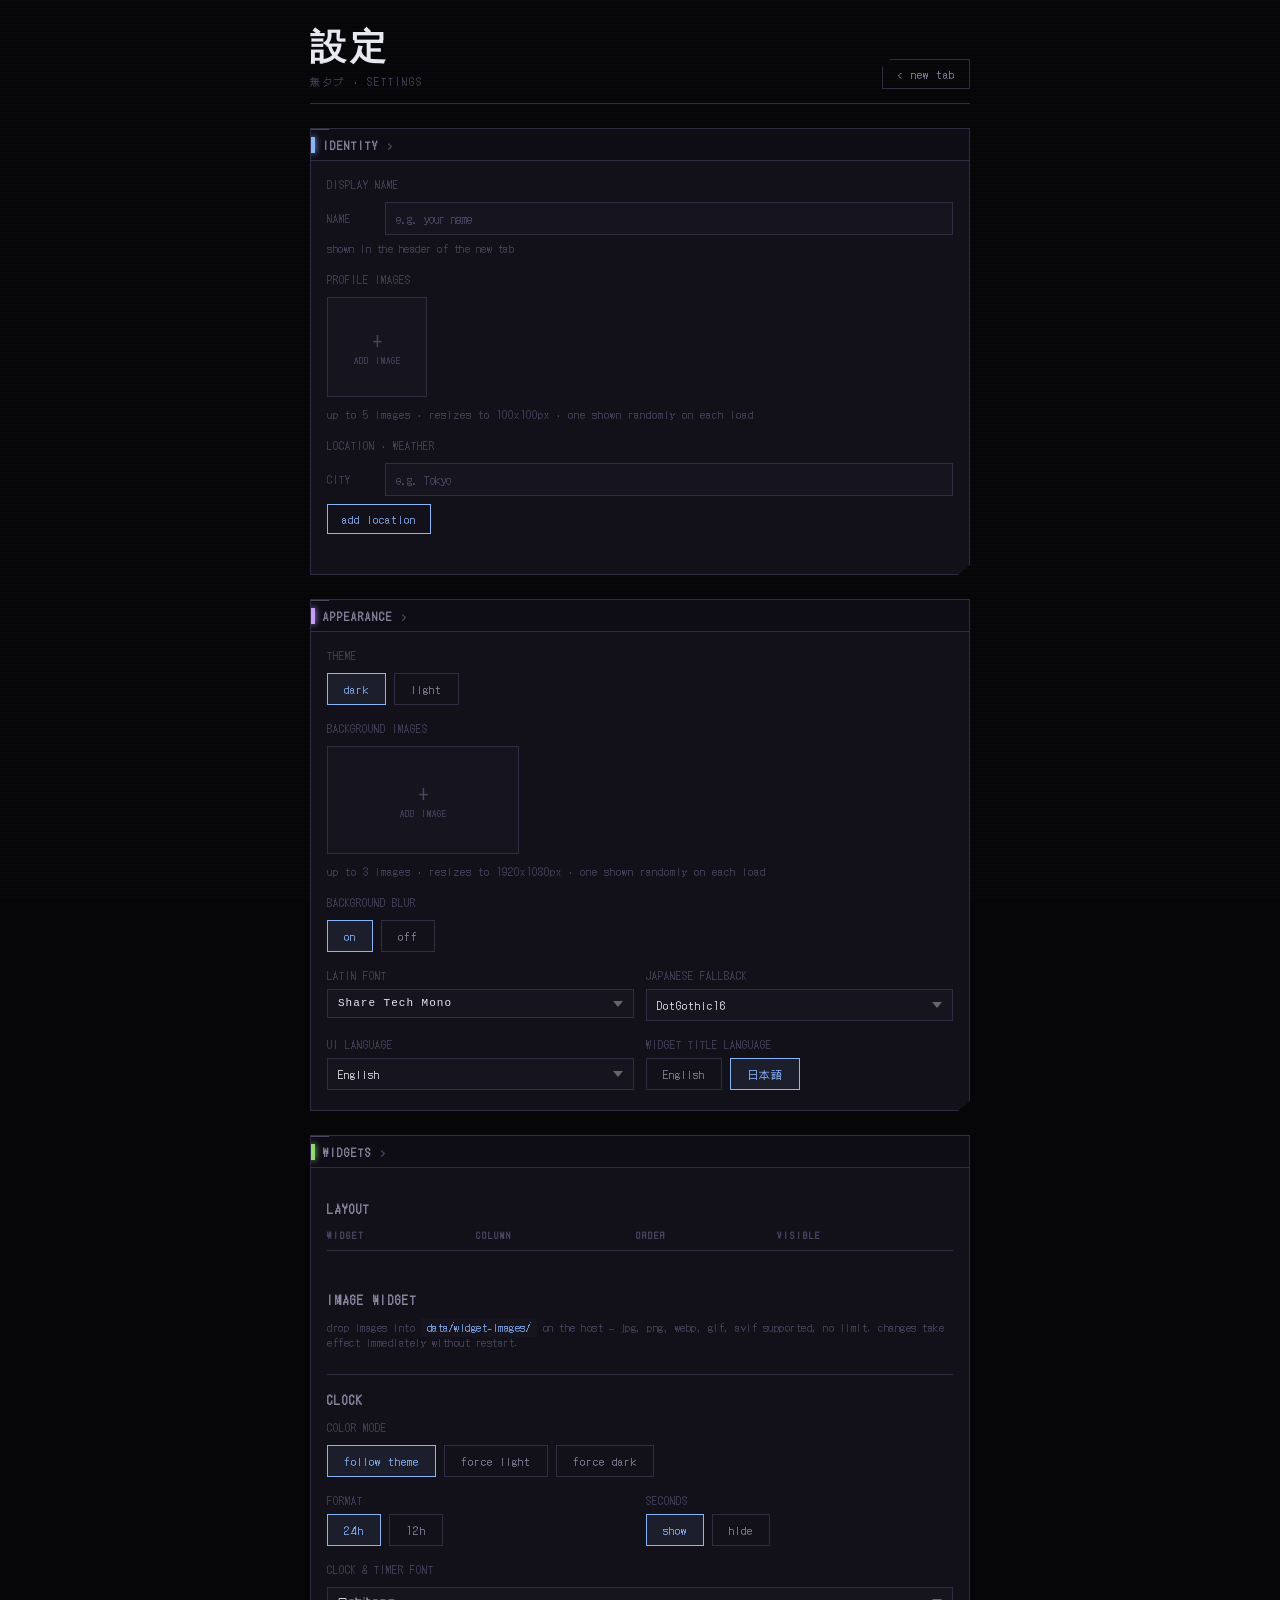
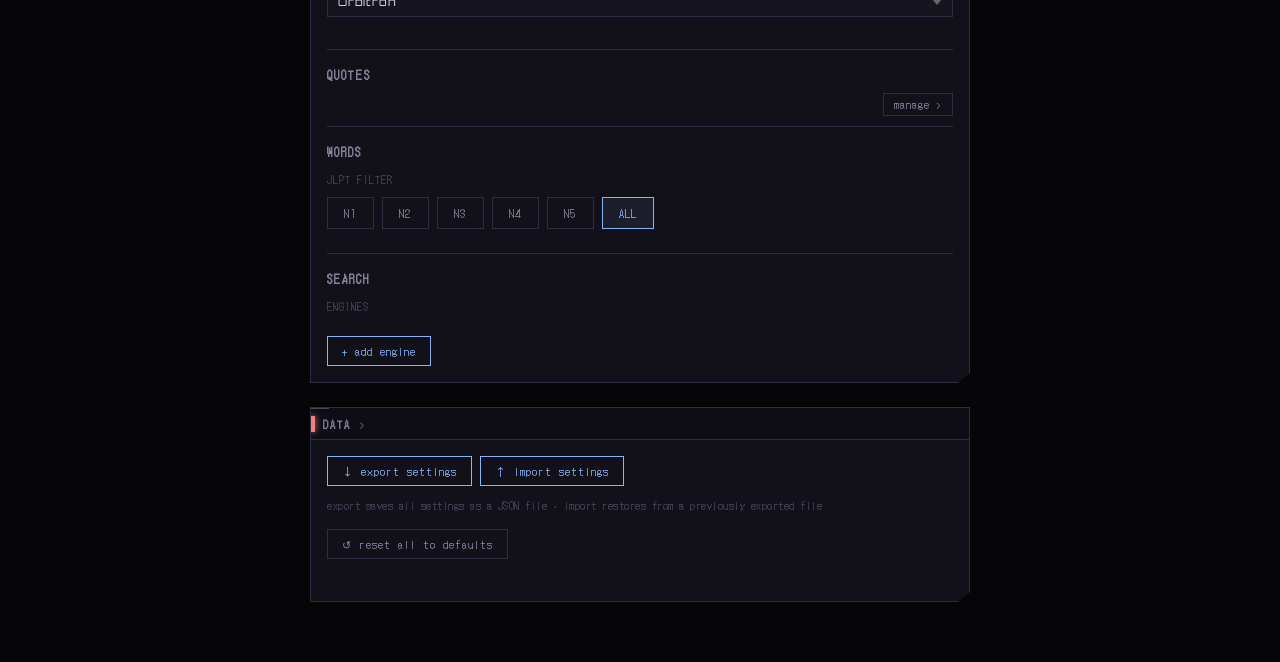
==== commit 740d9cb7: "a lot of shit" ====
--- a/static/settings.html
+++ b/static/settings.html
@@ -131,9 +131,11 @@
 
             <!-- ─── IMAGE WIDGET ────────────────────────────────── -->
             <div class="subsection-label" style="margin-top:0;border-top:none;">image widget</div>
-            <div class="profile-grid" id="widget-img-grid" style="margin-bottom:8px;"></div>
-            <div id="widget-img-upload-error" style="display:none;color:var(--accent2);font-size:10px;letter-spacing:1px;margin-bottom:6px;"></div>
-            <div class="profile-hint" style="margin-bottom:24px;">up to 3 images · one shown randomly on each load</div>
+            <div class="form-hint" style="margin-bottom:24px;">
+                drop images into <code style="font-family:var(--font-pixel);color:var(--accent);background:var(--panel2);padding:2px 6px;">data/widget-images/</code>
+                on the host — jpg, png, webp, gif, avif supported, no limit.
+                changes take effect immediately without restart.
+            </div>
 
             <div class="subsection-label">clock</div>
             <div class="option-label">color mode</div>
